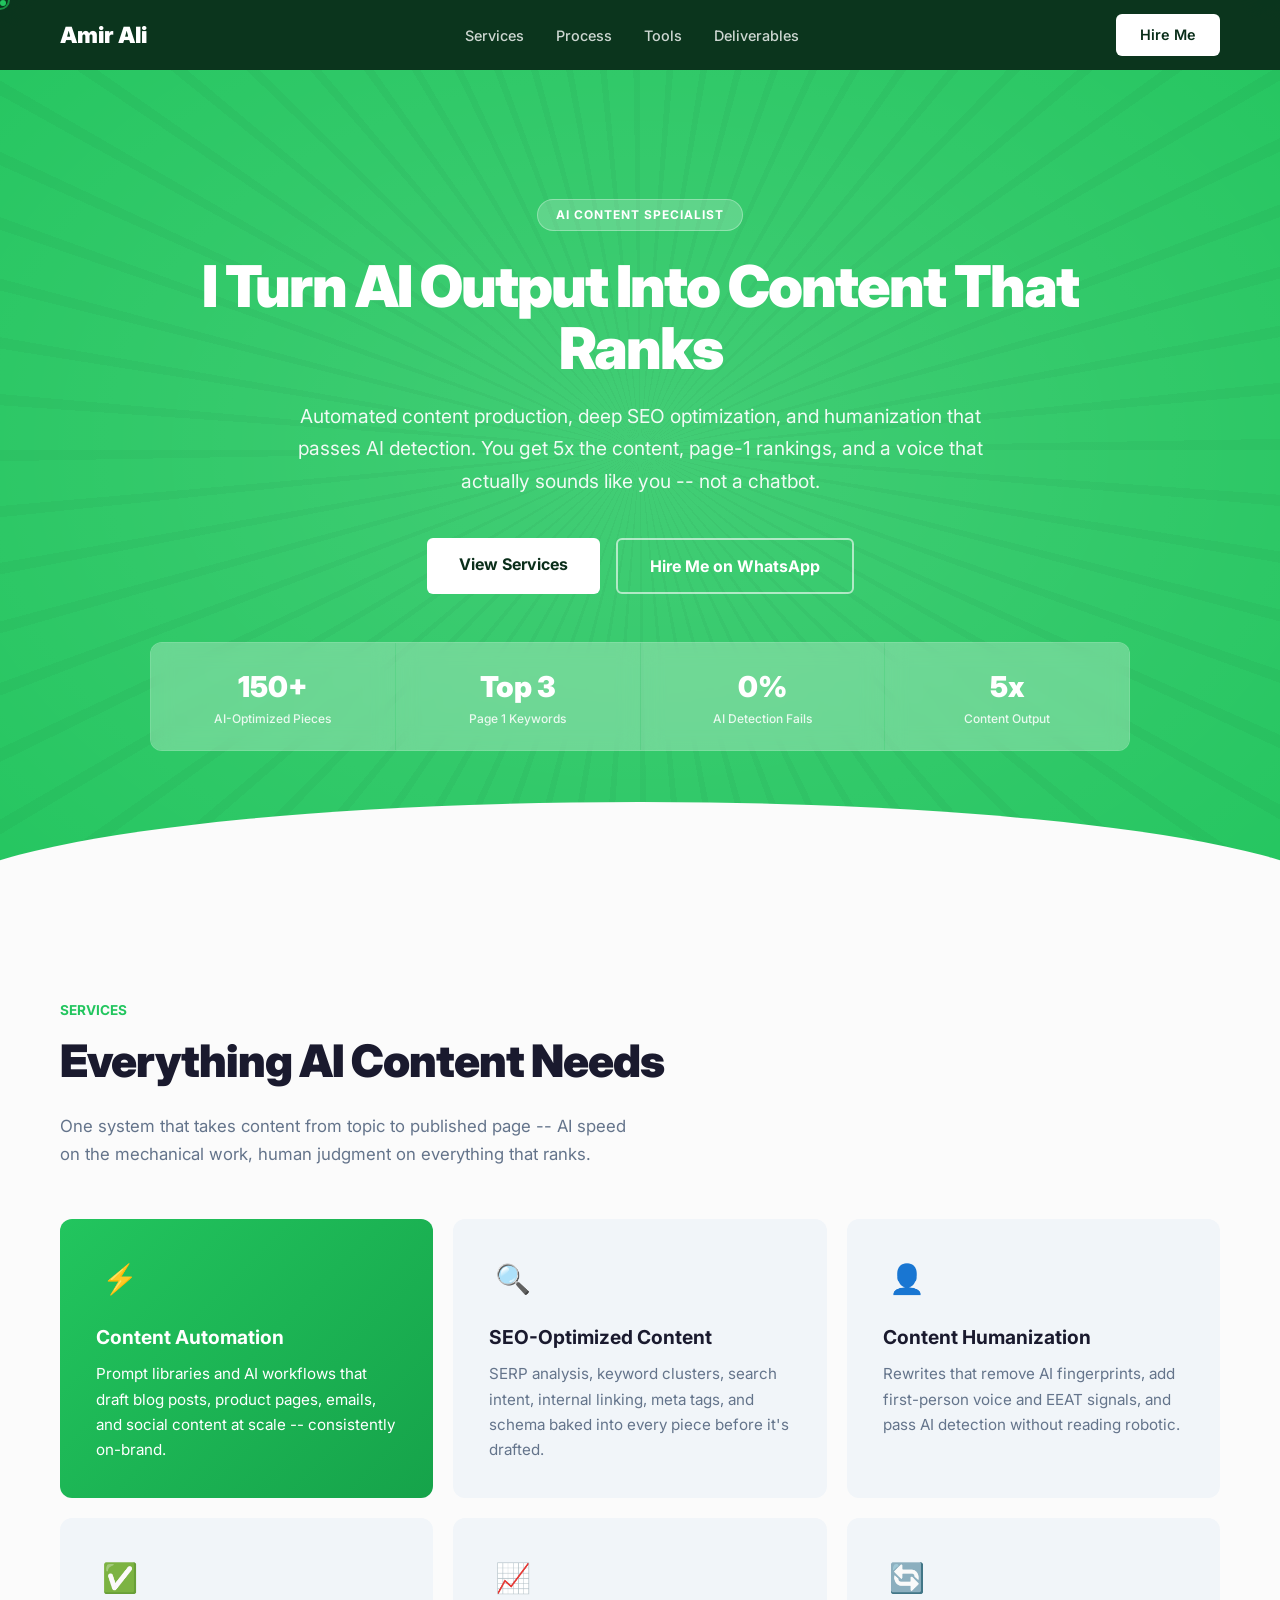
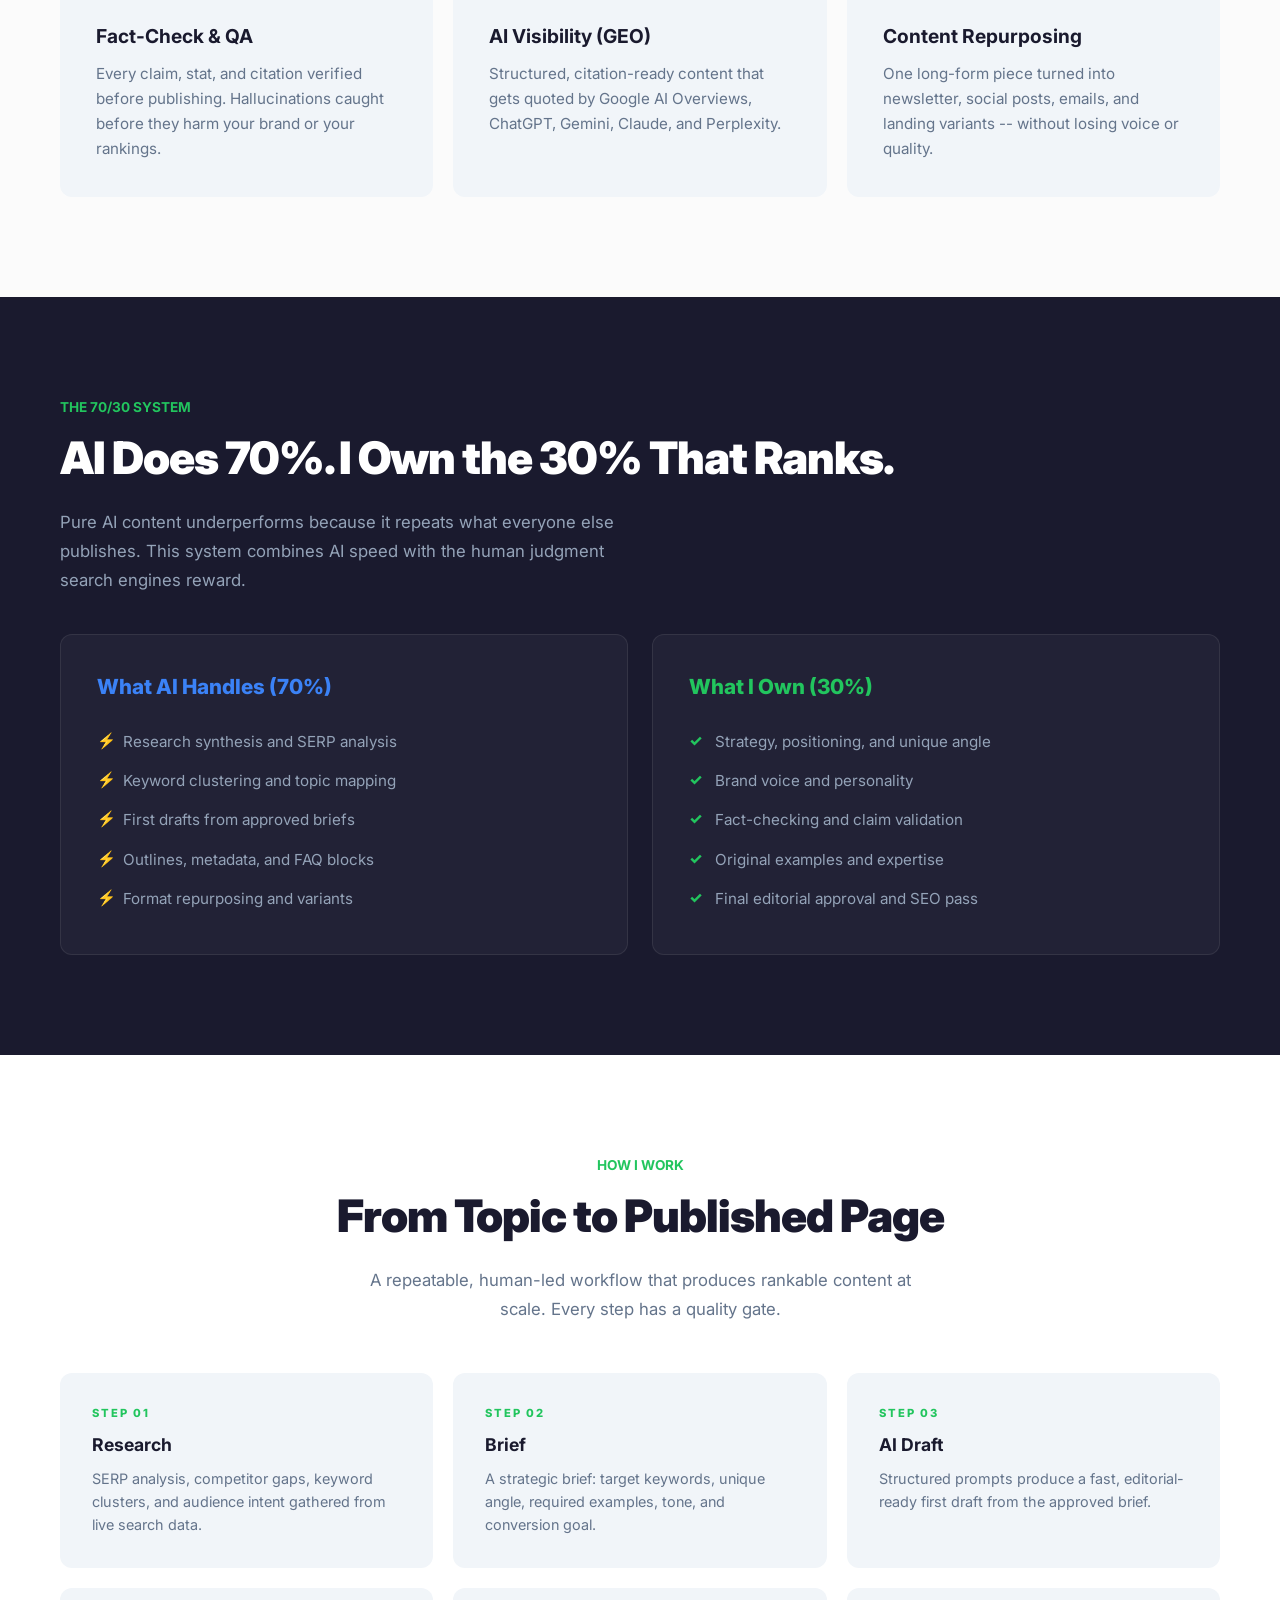
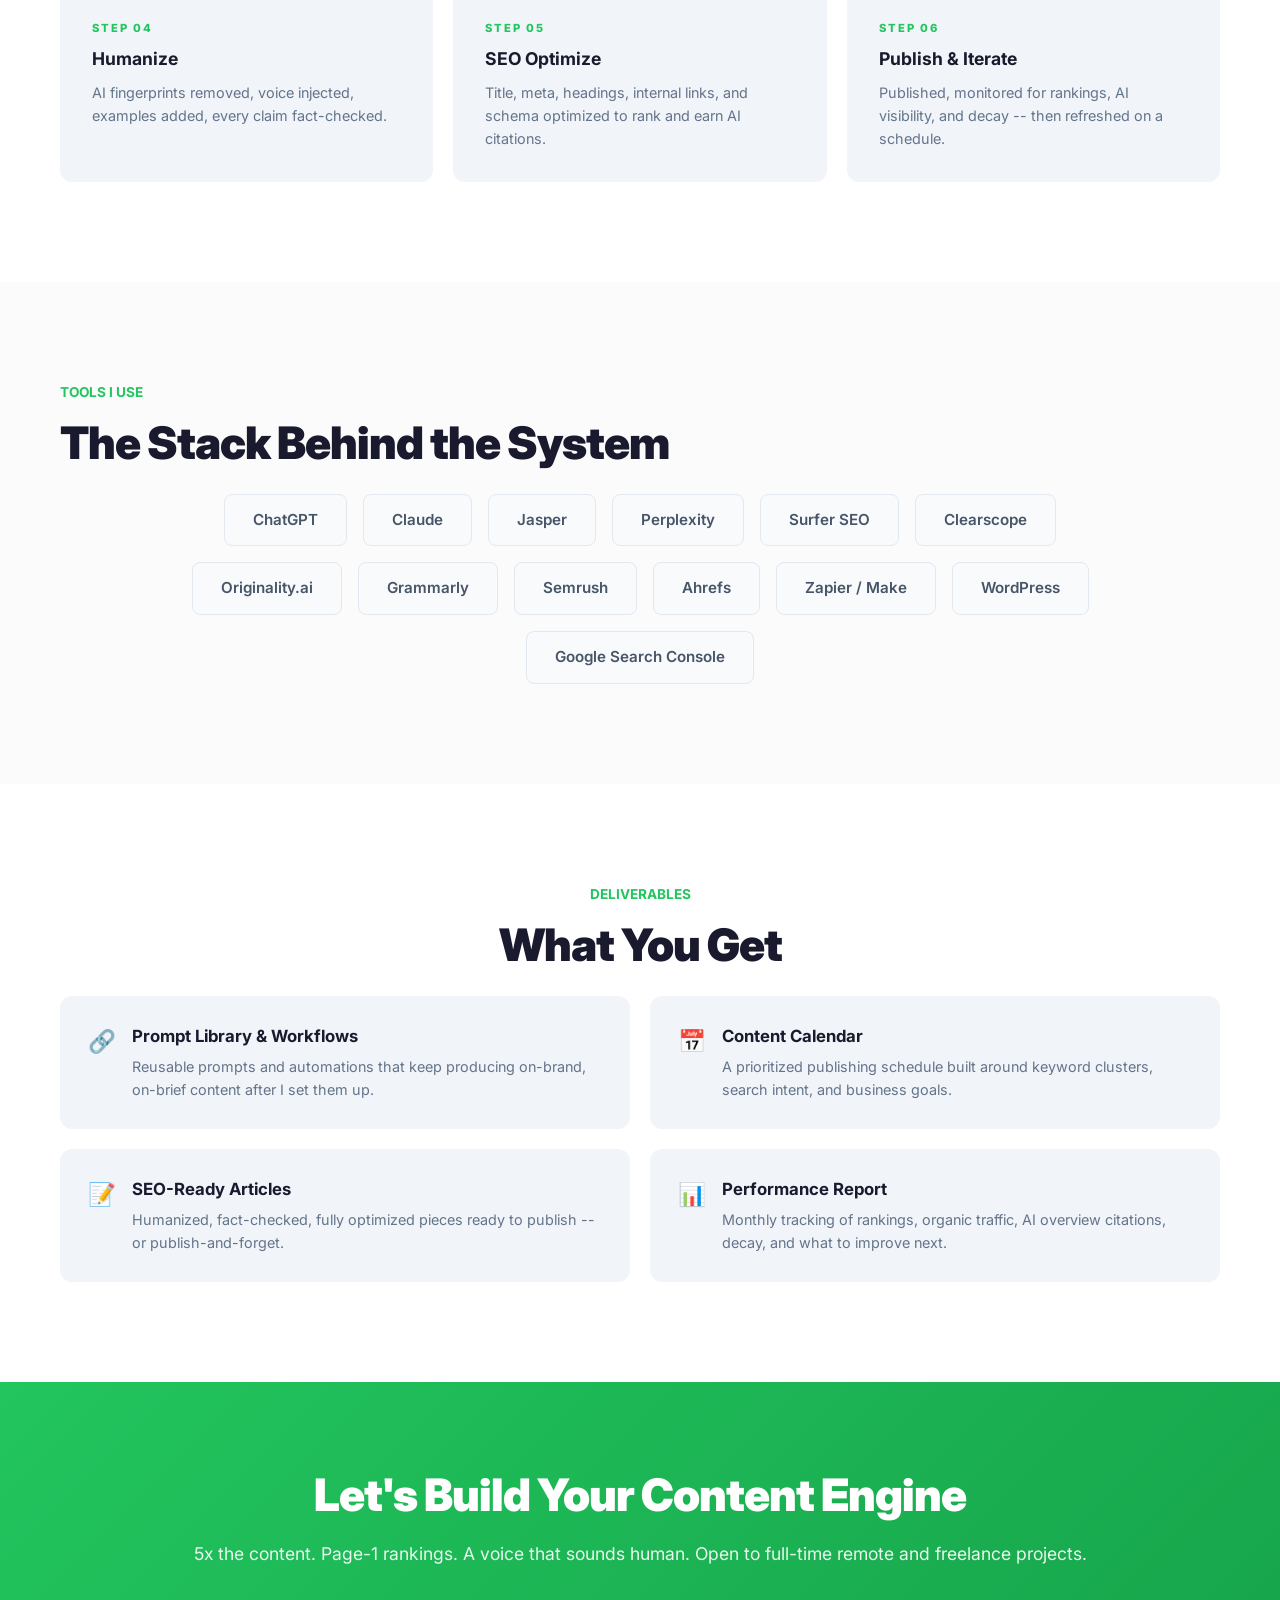
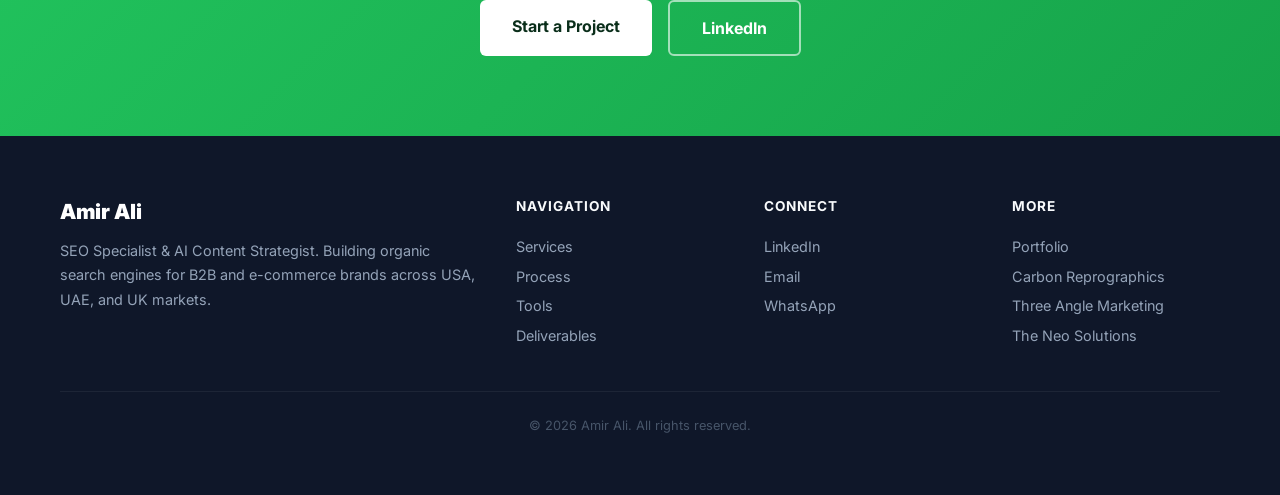
==== ai-content-specialist.html @ f0f51555 "Add AI Content Specialist page matching main design" ====
<!DOCTYPE html>
<html lang="en">
<head>
    <meta charset="UTF-8">
    <meta name="viewport" content="width=device-width, initial-scale=1.0">
    <meta name="description" content="AI Content Specialist: automate content production, optimize for SEO, humanize AI output, and get cited by Google AI Overviews, ChatGPT, and Perplexity.">
    <title>AI Content Specialist | Amir Ali</title>
    <link rel="preconnect" href="https://fonts.googleapis.com">
    <link href="https://fonts.googleapis.com/css2?family=Inter:wght@400;500;600;700;800;900&display=swap" rel="stylesheet">
    <style>
        * { margin: 0; padding: 0; box-sizing: border-box; -webkit-tap-highlight-color: transparent; }
        html { overflow-x: hidden; }
        body { font-family: 'Inter', sans-serif; background: #fbfbfb; color: #1a1a2e; overflow-x: hidden; line-height: 1.5; }
        img { max-width: 100%; height: auto; }

        .cursor { width: 20px; height: 20px; border: 2px solid #22c55e; border-radius: 50%; position: fixed; pointer-events: none; z-index: 9999; transition: transform 0.15s ease, background 0.15s ease; mix-blend-mode: difference; }
        .cursor.active { transform: scale(2.5); background: rgba(34, 197, 94, 0.1); }
        .cursor-dot { width: 6px; height: 6px; background: #22c55e; border-radius: 50%; position: fixed; pointer-events: none; z-index: 10000; }

        nav { position: fixed; top: 0; width: 100%; padding: 0 60px; display: flex; justify-content: space-between; align-items: center; z-index: 1000; background: rgba(10, 46, 26, 0.95); backdrop-filter: blur(20px); height: 70px; }
        .logo { font-size: 1.4rem; font-weight: 900; color: #fff; text-decoration: none; }
        .nav-links { display: flex; gap: 32px; list-style: none; }
        .nav-links a { color: rgba(255,255,255,0.8); text-decoration: none; font-size: 0.9rem; font-weight: 500; transition: color 0.3s; }
        .nav-links a:hover { color: #fff; }
        .nav-links a.active { color: #22c55e; }
        .hire-btn { background: #fff; color: #0a2e1a; border: none; padding: 10px 24px; border-radius: 6px; font-weight: 600; cursor: none; text-decoration: none; font-size: 0.9rem; transition: transform 0.3s, box-shadow 0.3s; }
        .hire-btn:hover { transform: translateY(-2px); box-shadow: 0 10px 30px rgba(0,0,0,0.2); }

        /* HERO */
        .hero { position: relative; min-height: 100vh; display: flex; align-items: center; z-index: 2; background: #22c55e; overflow: hidden; }
        .hero::before { content: ''; position: absolute; top: 50%; left: 50%; width: 180%; height: 180%; transform: translate(-50%, -50%); background: radial-gradient(ellipse at center, rgba(255,255,255,0.15) 0%, transparent 60%); pointer-events: none; }
        .hero::after { content: ''; position: absolute; bottom: -2px; left: 0; width: 100%; height: 100px; background: #fbfbfb; clip-path: ellipse(55% 100% at 50% 100%); z-index: 5; }
        .hero-rays { position: absolute; top: 50%; left: 50%; width: 200%; height: 200%; transform: translate(-50%, -50%); pointer-events: none; background: repeating-conic-gradient(from 0deg, transparent 0deg, transparent 4deg, rgba(0,0,0,0.03) 4deg, rgba(0,0,0,0.03) 5deg); z-index: 1; }
        .hero-content { position: relative; z-index: 3; max-width: 1100px; margin: 0 auto; padding: 140px 60px 90px; text-align: center; width: 100%; }
        .hero-tag { display: inline-block; background: rgba(255,255,255,0.2); border: 1px solid rgba(255,255,255,0.3); color: #fff; padding: 6px 18px; border-radius: 50px; font-size: 0.75rem; font-weight: 700; letter-spacing: 1px; text-transform: uppercase; margin-bottom: 24px; }
        .hero h1 { font-size: 3.6rem; font-weight: 900; line-height: 1.08; margin-bottom: 20px; letter-spacing: -2px; color: #fff; }
        .hero p { font-size: 1.2rem; margin-bottom: 40px; opacity: 0.92; line-height: 1.7; color: #fff; max-width: 700px; margin-left: auto; margin-right: auto; }
        .hero-buttons { display: flex; gap: 16px; justify-content: center; flex-wrap: wrap; }
        .btn-white { background: #fff; color: #0a2e1a; border: none; padding: 14px 32px; border-radius: 6px; font-weight: 700; font-size: 1rem; cursor: none; text-decoration: none; transition: transform 0.3s, box-shadow 0.3s; }
        .btn-white:hover { transform: translateY(-2px); box-shadow: 0 12px 32px rgba(0,0,0,0.2); }
        .btn-outline-white { background: transparent; color: #fff; border: 2px solid rgba(255,255,255,0.6); padding: 14px 32px; border-radius: 6px; font-weight: 700; font-size: 1rem; cursor: none; text-decoration: none; transition: background 0.3s; }
        .btn-outline-white:hover { background: rgba(255,255,255,0.15); }

        .stats-bar { display: grid; grid-template-columns: repeat(4, 1fr); gap: 1px; background: rgba(255,255,255,0.2); border-radius: 12px; overflow: hidden; margin-top: 48px; border: 1px solid rgba(255,255,255,0.2); text-align: center; }
        .stat-item { padding: 22px 16px; background: rgba(255,255,255,0.1); backdrop-filter: blur(10px); }
        .stat-number { font-size: 1.8rem; font-weight: 900; color: #fff; margin-bottom: 2px; }
        .stat-label { font-size: 0.75rem; color: rgba(255,255,255,0.85); font-weight: 500; }

        /* SHARED */
        .section-inner { max-width: 1200px; margin: 0 auto; }
        .section-label { font-size: 0.85rem; font-weight: 700; color: #22c55e; margin-bottom: 8px; }
        .section-title { font-size: 2.8rem; font-weight: 900; letter-spacing: -1px; margin-bottom: 16px; }
        .section-desc { font-size: 1.05rem; max-width: 580px; line-height: 1.7; margin-bottom: 50px; }

        .section-light { background: #fbfbfb; padding: 100px 60px; }
        .section-light .section-title { color: #1a1a2e; }
        .section-light .section-desc { color: #64748b; }

        .section-dark { background: #1a1a2e; color: #f8fafc; padding: 100px 60px; }
        .section-dark .section-title { color: #fff; }
        .section-dark .section-desc { color: #94a3b8; }

        .section-white { background: #fff; padding: 100px 60px; text-align: center; }
        .section-white .section-title { color: #1a1a2e; }
        .section-white .section-desc { color: #64748b; margin-left: auto; margin-right: auto; }

        /* SERVICES - Mint Card Grid */
        .features-grid { display: grid; grid-template-columns: 1fr 1fr 1fr; gap: 20px; }
        .feature-card { background: #f1f5f9; border-radius: 12px; padding: 36px; transition: transform 0.3s, box-shadow 0.3s; min-height: 220px; }
        .feature-card:hover { transform: translateY(-4px); box-shadow: 0 12px 40px rgba(0,0,0,0.08); }
        .feature-card.featured { background: linear-gradient(135deg, #22c55e, #16a34a); color: #fff; }
        .feature-icon { width: 48px; height: 48px; margin-bottom: 20px; display: flex; align-items: center; justify-content: center; font-size: 1.8rem; }
        .feature-card h3 { font-size: 1.2rem; font-weight: 700; margin-bottom: 10px; }
        .feature-card p { font-size: 0.95rem; line-height: 1.65; }
        .feature-card:not(.featured) p { color: #64748b; }

        /* 70/30 SPLIT - Dark */
        .split-grid { display: grid; grid-template-columns: 1fr 1fr; gap: 24px; }
        .split-card { background: rgba(255,255,255,0.04); border: 1px solid rgba(255,255,255,0.08); border-radius: 12px; padding: 36px; }
        .split-card h3 { font-size: 1.3rem; font-weight: 800; color: #fff; margin-bottom: 20px; }
        .split-card h3 span { color: #22c55e; }
        .split-list { list-style: none; }
        .split-list li { font-size: 0.95rem; color: #94a3b8; line-height: 1.65; padding: 7px 0 7px 26px; position: relative; }
        .split-list li::before { content: '✓'; position: absolute; left: 0; top: 6px; color: #22c55e; font-weight: 800; }
        .split-ai li::before { content: '⚡'; color: #3b82f6; }
        .split-ai h3 span { color: #3b82f6; }

        /* PROCESS */
        .ai-process-grid { display: grid; grid-template-columns: repeat(3, 1fr); gap: 20px; }
        .ai-process-card { background: #f1f5f9; border-radius: 12px; padding: 32px; text-align: left; transition: transform 0.3s, box-shadow 0.3s; }
        .ai-process-card:hover { transform: translateY(-4px); box-shadow: 0 12px 32px rgba(0,0,0,0.08); }
        .step-num { font-size: 0.7rem; font-weight: 800; color: #22c55e; letter-spacing: 2px; text-transform: uppercase; margin-bottom: 10px; }
        .ai-process-card h3 { font-size: 1.1rem; font-weight: 700; margin-bottom: 8px; color: #1a1a2e; }
        .ai-process-card p { font-size: 0.9rem; color: #64748b; line-height: 1.6; }

        /* TOOLS */
        .tools-grid { display: flex; flex-wrap: wrap; justify-content: center; gap: 16px; max-width: 900px; margin: 0 auto; }
        .tool-chip { background: #f8fafc; border: 1px solid #e2e8f0; padding: 14px 28px; border-radius: 8px; font-weight: 600; font-size: 0.95rem; color: #475569; transition: all 0.3s; }
        .tool-chip:hover { background: #f0fdf4; border-color: #22c55e; color: #22c55e; transform: translateY(-2px); box-shadow: 0 4px 12px rgba(34, 197, 94, 0.1); }

        /* DELIVERABLES */
        .deliv-grid { display: grid; grid-template-columns: repeat(2, 1fr); gap: 20px; text-align: left; }
        .deliv-card { background: #f1f5f9; border-radius: 12px; padding: 28px; display: flex; gap: 16px; align-items: flex-start; }
        .deliv-icon { font-size: 1.4rem; }
        .deliv-card h3 { font-size: 1.05rem; font-weight: 700; margin-bottom: 6px; color: #1a1a2e; }
        .deliv-card p { font-size: 0.9rem; color: #64748b; line-height: 1.6; }

        /* CTA + FOOTER */
        .cta-band { background: linear-gradient(135deg, #22c55e, #16a34a); color: #fff; padding: 80px 60px; text-align: center; }
        .cta-band h2 { font-size: 2.8rem; font-weight: 900; letter-spacing: -1px; margin-bottom: 12px; }
        .cta-band p { font-size: 1.1rem; margin-bottom: 32px; opacity: 0.9; }
        .cta-buttons { display: flex; gap: 16px; justify-content: center; flex-wrap: wrap; }

        footer { background: #0f1729; color: #94a3b8; padding: 60px; }
        .footer-inner { max-width: 1200px; margin: 0 auto; display: grid; grid-template-columns: 2fr 1fr 1fr 1fr; gap: 40px; }
        .footer-brand p { font-size: 0.9rem; line-height: 1.7; margin-top: 12px; }
        .footer-col h6 { font-size: 0.85rem; font-weight: 700; color: #f8fafc; margin-bottom: 16px; text-transform: uppercase; letter-spacing: 1px; }
        .footer-col a { display: block; color: #94a3b8; text-decoration: none; font-size: 0.9rem; padding: 4px 0; transition: color 0.3s; }
        .footer-col a:hover { color: #22c55e; }
        .footer-bottom { border-top: 1px solid rgba(255,255,255,0.06); margin-top: 40px; padding-top: 24px; text-align: center; font-size: 0.8rem; color: #475569; max-width: 1200px; margin-left: auto; margin-right: auto; }

        /* TABLET */
        @media (max-width: 1024px) {
            .hero h1 { font-size: 3rem; }
            .features-grid { grid-template-columns: repeat(2, 1fr); }
            .ai-process-grid { grid-template-columns: repeat(2, 1fr); }
            .section-light, .section-dark, .section-white, .cta-band { padding-left: 40px; padding-right: 40px; }
        }

        /* MOBILE */
        @media (max-width: 768px) {
            nav { padding: 0 20px; height: 60px; }
            .logo { font-size: 1.1rem; }
            .nav-links { display: none; }
            .hire-btn { padding: 8px 18px; font-size: 0.8rem; }

            .hero { min-height: auto; }
            .hero-content { padding: 110px 24px 50px; }
            .hero h1 { font-size: 2.1rem; line-height: 1.15; letter-spacing: -1px; }
            .hero p { font-size: 1.02rem; margin-bottom: 28px; }
            .hero::after { height: 60px; }
            .hero-rays { width: 300%; height: 300%; }
            .hero-buttons { flex-direction: column; align-items: center; }
            .btn-white, .btn-outline-white { width: 100%; max-width: 320px; text-align: center; }

            .stats-bar { grid-template-columns: repeat(2, 1fr); margin-top: 36px; }
            .stat-item { padding: 16px 12px; }
            .stat-number { font-size: 1.4rem; }
            .stat-label { font-size: 0.68rem; }

            .section-light, .section-dark, .section-white { padding: 60px 24px; }
            .section-title { font-size: 1.9rem; }
            .section-desc { font-size: 0.98rem; margin-bottom: 36px; }

            .features-grid, .ai-process-grid, .split-grid, .deliv-grid { grid-template-columns: 1fr; }
            .feature-card { padding: 28px; min-height: 0; }
            .split-card { padding: 28px; }

            .tool-chip { padding: 10px 18px; font-size: 0.85rem; }

            .cta-band { padding: 50px 24px; }
            .cta-band h2 { font-size: 1.9rem; }
            .cta-band p { font-size: 1rem; }
            .cta-buttons { flex-direction: column; align-items: center; }
            .cta-buttons .btn-white, .cta-buttons .btn-outline-white { width: 100%; max-width: 320px; text-align: center; }

            .footer-inner { grid-template-columns: 1fr; gap: 32px; }
            footer { padding: 40px 24px; }
            .footer-bottom { font-size: 0.75rem; }
            .cursor, .cursor-dot { display: none; }
            * { cursor: auto; }
        }

        /* SMALL PHONES */
        @media (max-width: 420px) {
            .hero h1 { font-size: 1.8rem; }
            .section-title { font-size: 1.6rem; }
            .stats-bar { grid-template-columns: repeat(2, 1fr); }
        }
    </style>
</head>
<body>

    <div class="cursor" id="cursor"></div>
    <div class="cursor-dot" id="cursor-dot"></div>

    <nav>
        <a href="index.html" class="logo">Amir Ali</a>
        <ul class="nav-links">
            <li><a href="#services">Services</a></li>
            <li><a href="#process">Process</a></li>
            <li><a href="#tools">Tools</a></li>
            <li><a href="#deliverables">Deliverables</a></li>
        </ul>
        <a href="https://wa.link/6gski2" class="hire-btn" target="_blank">Hire Me</a>
    </nav>

    <!-- HERO -->
    <section class="hero">
        <div class="hero-rays"></div>
        <div class="hero-content">
            <div class="hero-tag">AI CONTENT SPECIALIST</div>
            <h1>I Turn AI Output Into Content That Ranks</h1>
            <p>Automated content production, deep SEO optimization, and humanization that passes AI detection. You get 5x the content, page-1 rankings, and a voice that actually sounds like you -- not a chatbot.</p>
            <div class="hero-buttons">
                <a href="#services" class="btn-white">View Services</a>
                <a href="https://wa.link/6gski2" class="btn-outline-white" target="_blank">Hire Me on WhatsApp</a>
            </div>
            <div class="stats-bar">
                <div class="stat-item"><div class="stat-number">150+</div><div class="stat-label">AI-Optimized Pieces</div></div>
                <div class="stat-item"><div class="stat-number">Top 3</div><div class="stat-label">Page 1 Keywords</div></div>
                <div class="stat-item"><div class="stat-number">0%</div><div class="stat-label">AI Detection Fails</div></div>
                <div class="stat-item"><div class="stat-number">5x</div><div class="stat-label">Content Output</div></div>
            </div>
        </div>
    </section>

    <!-- SERVICES - Light -->
    <section class="section-light" id="services">
        <div class="section-inner">
            <div class="section-label">SERVICES</div>
            <div class="section-title">Everything AI Content Needs</div>
            <p class="section-desc">One system that takes content from topic to published page -- AI speed on the mechanical work, human judgment on everything that ranks.</p>
            <div class="features-grid">
                <div class="feature-card featured">
                    <div class="feature-icon">&#9889;</div>
                    <h3>Content Automation</h3>
                    <p>Prompt libraries and AI workflows that draft blog posts, product pages, emails, and social content at scale -- consistently on-brand.</p>
                </div>
                <div class="feature-card">
                    <div class="feature-icon">&#128269;</div>
                    <h3>SEO-Optimized Content</h3>
                    <p>SERP analysis, keyword clusters, search intent, internal linking, meta tags, and schema baked into every piece before it's drafted.</p>
                </div>
                <div class="feature-card">
                    <div class="feature-icon">&#128100;</div>
                    <h3>Content Humanization</h3>
                    <p>Rewrites that remove AI fingerprints, add first-person voice and EEAT signals, and pass AI detection without reading robotic.</p>
                </div>
                <div class="feature-card">
                    <div class="feature-icon">&#9989;</div>
                    <h3>Fact-Check &amp; QA</h3>
                    <p>Every claim, stat, and citation verified before publishing. Hallucinations caught before they harm your brand or your rankings.</p>
                </div>
                <div class="feature-card">
                    <div class="feature-icon">&#128200;</div>
                    <h3>AI Visibility (GEO)</h3>
                    <p>Structured, citation-ready content that gets quoted by Google AI Overviews, ChatGPT, Gemini, Claude, and Perplexity.</p>
                </div>
                <div class="feature-card">
                    <div class="feature-icon">&#128260;</div>
                    <h3>Content Repurposing</h3>
                    <p>One long-form piece turned into newsletter, social posts, emails, and landing variants -- without losing voice or quality.</p>
                </div>
            </div>
        </div>
    </section>

    <!-- 70/30 SYSTEM - Dark -->
    <section class="section-dark" id="system">
        <div class="section-inner">
            <div class="section-label">THE 70/30 SYSTEM</div>
            <div class="section-title">AI Does 70%. I Own the 30% That Ranks.</div>
            <p class="section-desc" style="margin-bottom: 40px;">Pure AI content underperforms because it repeats what everyone else publishes. This system combines AI speed with the human judgment search engines reward.</p>
            <div class="split-grid">
                <div class="split-card split-ai">
                    <h3><span>What AI Handles (70%)</span></h3>
                    <ul class="split-list">
                        <li>Research synthesis and SERP analysis</li>
                        <li>Keyword clustering and topic mapping</li>
                        <li>First drafts from approved briefs</li>
                        <li>Outlines, metadata, and FAQ blocks</li>
                        <li>Format repurposing and variants</li>
                    </ul>
                </div>
                <div class="split-card">
                    <h3><span>What I Own (30%)</span></h3>
                    <ul class="split-list">
                        <li>Strategy, positioning, and unique angle</li>
                        <li>Brand voice and personality</li>
                        <li>Fact-checking and claim validation</li>
                        <li>Original examples and expertise</li>
                        <li>Final editorial approval and SEO pass</li>
                    </ul>
                </div>
            </div>
        </div>
    </section>

    <!-- PROCESS - White -->
    <section class="section-white" id="process">
        <div class="section-inner">
            <div class="section-label">HOW I WORK</div>
            <div class="section-title">From Topic to Published Page</div>
            <p class="section-desc">A repeatable, human-led workflow that produces rankable content at scale. Every step has a quality gate.</p>
            <div class="ai-process-grid">
                <div class="ai-process-card"><div class="step-num">Step 01</div><h3>Research</h3><p>SERP analysis, competitor gaps, keyword clusters, and audience intent gathered from live search data.</p></div>
                <div class="ai-process-card"><div class="step-num">Step 02</div><h3>Brief</h3><p>A strategic brief: target keywords, unique angle, required examples, tone, and conversion goal.</p></div>
                <div class="ai-process-card"><div class="step-num">Step 03</div><h3>AI Draft</h3><p>Structured prompts produce a fast, editorial-ready first draft from the approved brief.</p></div>
                <div class="ai-process-card"><div class="step-num">Step 04</div><h3>Humanize</h3><p>AI fingerprints removed, voice injected, examples added, every claim fact-checked.</p></div>
                <div class="ai-process-card"><div class="step-num">Step 05</div><h3>SEO Optimize</h3><p>Title, meta, headings, internal links, and schema optimized to rank and earn AI citations.</p></div>
                <div class="ai-process-card"><div class="step-num">Step 06</div><h3>Publish &amp; Iterate</h3><p>Published, monitored for rankings, AI visibility, and decay -- then refreshed on a schedule.</p></div>
            </div>
        </div>
    </section>

    <!-- TOOLS - Light -->
    <section class="section-light" id="tools">
        <div class="section-inner">
            <div class="section-label">TOOLS I USE</div>
            <div class="section-title">The Stack Behind the System</div>
            <div class="tools-grid">
                <div class="tool-chip">ChatGPT</div>
                <div class="tool-chip">Claude</div>
                <div class="tool-chip">Jasper</div>
                <div class="tool-chip">Perplexity</div>
                <div class="tool-chip">Surfer SEO</div>
                <div class="tool-chip">Clearscope</div>
                <div class="tool-chip">Originality.ai</div>
                <div class="tool-chip">Grammarly</div>
                <div class="tool-chip">Semrush</div>
                <div class="tool-chip">Ahrefs</div>
                <div class="tool-chip">Zapier / Make</div>
                <div class="tool-chip">WordPress</div>
                <div class="tool-chip">Google Search Console</div>
            </div>
        </div>
    </section>

    <!-- DELIVERABLES - White -->
    <section class="section-white" id="deliverables">
        <div class="section-inner">
            <div class="section-label">DELIVERABLES</div>
            <div class="section-title">What You Get</div>
            <div class="deliv-grid">
                <div class="deliv-card"><div class="deliv-icon">&#128279;</div><div><h3>Prompt Library &amp; Workflows</h3><p>Reusable prompts and automations that keep producing on-brand, on-brief content after I set them up.</p></div></div>
                <div class="deliv-card"><div class="deliv-icon">&#128197;</div><div><h3>Content Calendar</h3><p>A prioritized publishing schedule built around keyword clusters, search intent, and business goals.</p></div></div>
                <div class="deliv-card"><div class="deliv-icon">&#128221;</div><div><h3>SEO-Ready Articles</h3><p>Humanized, fact-checked, fully optimized pieces ready to publish -- or publish-and-forget.</p></div></div>
                <div class="deliv-card"><div class="deliv-icon">&#128202;</div><div><h3>Performance Report</h3><p>Monthly tracking of rankings, organic traffic, AI overview citations, decay, and what to improve next.</p></div></div>
            </div>
        </div>
    </section>

    <!-- CTA -->
    <section class="cta-band">
        <h2>Let's Build Your Content Engine</h2>
        <p>5x the content. Page-1 rankings. A voice that sounds human. Open to full-time remote and freelance projects.</p>
        <div class="cta-buttons">
            <a href="https://wa.link/6gski2" class="btn-white" target="_blank">Start a Project</a>
            <a href="https://www.linkedin.com/in/amir-ali-23a3b1204" class="btn-outline-white" target="_blank">LinkedIn</a>
        </div>
    </section>

    <footer>
        <div class="footer-inner">
            <div class="footer-brand">
                <a href="index.html" class="logo" style="font-size: 1.3rem;">Amir Ali</a>
                <p>SEO Specialist &amp; AI Content Strategist. Building organic search engines for B2B and e-commerce brands across USA, UAE, and UK markets.</p>
            </div>
            <div class="footer-col">
                <h6>Navigation</h6>
                <a href="#services">Services</a>
                <a href="#process">Process</a>
                <a href="#tools">Tools</a>
                <a href="#deliverables">Deliverables</a>
            </div>
            <div class="footer-col">
                <h6>Connect</h6>
                <a href="https://www.linkedin.com/in/amir-ali-23a3b1204" target="_blank">LinkedIn</a>
                <a href="mailto:amirali115c@gmail.com">Email</a>
                <a href="https://wa.link/6gski2" target="_blank">WhatsApp</a>
            </div>
            <div class="footer-col">
                <h6>More</h6>
                <a href="index.html">Portfolio</a>
                <a href="case-studies/carbon-reprographics.html">Carbon Reprographics</a>
                <a href="case-studies/three-angle-marketing.html">Three Angle Marketing</a>
                <a href="case-studies/the-neo-solutions.html">The Neo Solutions</a>
            </div>
        </div>
        <div class="footer-bottom">&copy; 2026 Amir Ali. All rights reserved.</div>
    </footer>

    <script>
        const cursor = document.getElementById('cursor');
        const cursorDot = document.getElementById('cursor-dot');
        let mouseX = 0, mouseY = 0, cursorX = 0, cursorY = 0;
        document.addEventListener('mousemove', (e) => { mouseX = e.clientX; mouseY = e.clientY; cursorDot.style.left = mouseX - 3 + 'px'; cursorDot.style.top = mouseY - 3 + 'px'; });
        function animateCursor() { cursorX += (mouseX - cursorX) * 0.15; cursorY += (mouseY - cursorY) * 0.15; cursor.style.left = cursorX - 10 + 'px'; cursor.style.top = cursorY - 10 + 'px'; requestAnimationFrame(animateCursor); }
        animateCursor();
        document.querySelectorAll('a, button, .feature-card, .tool-chip, .ai-process-card, .deliv-card').forEach(el => {
            el.addEventListener('mouseenter', () => cursor.classList.add('active'));
            el.addEventListener('mouseleave', () => cursor.classList.remove('active'));
        });
    </script>
</body>
</html>
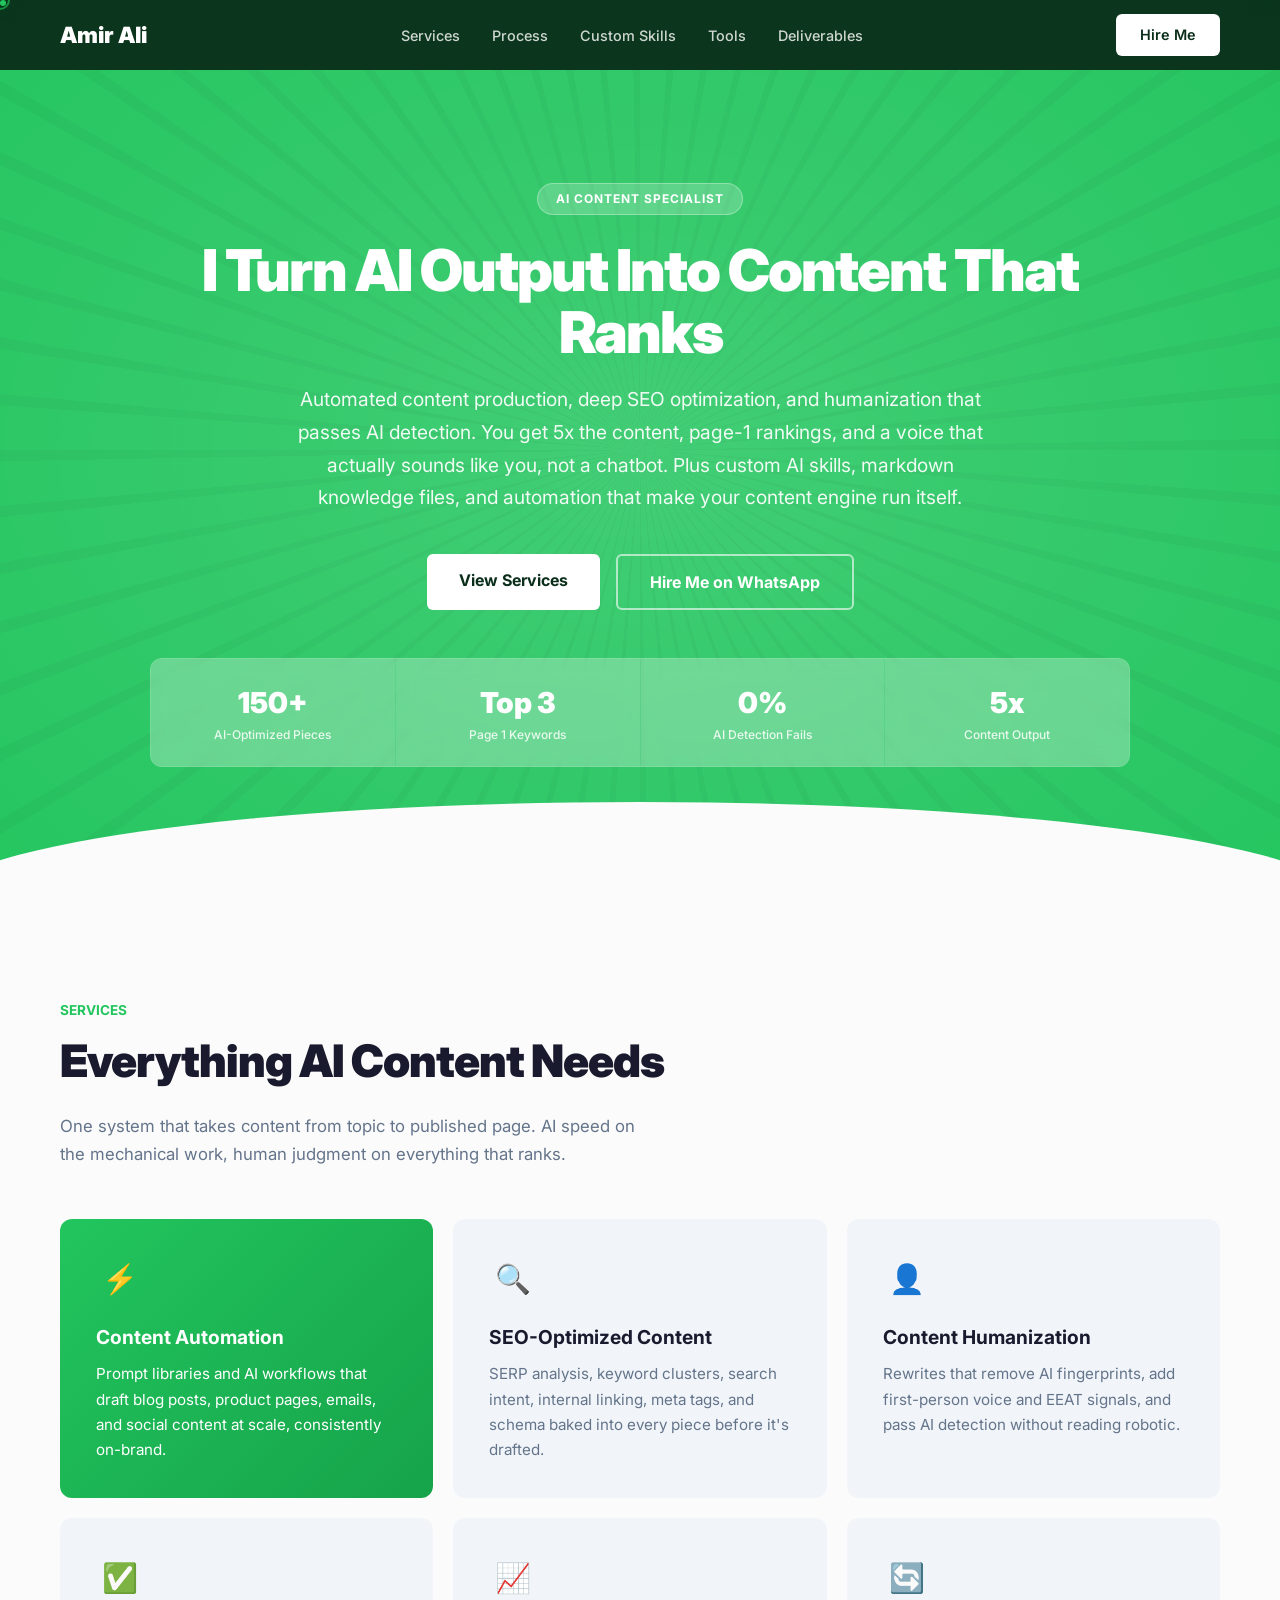
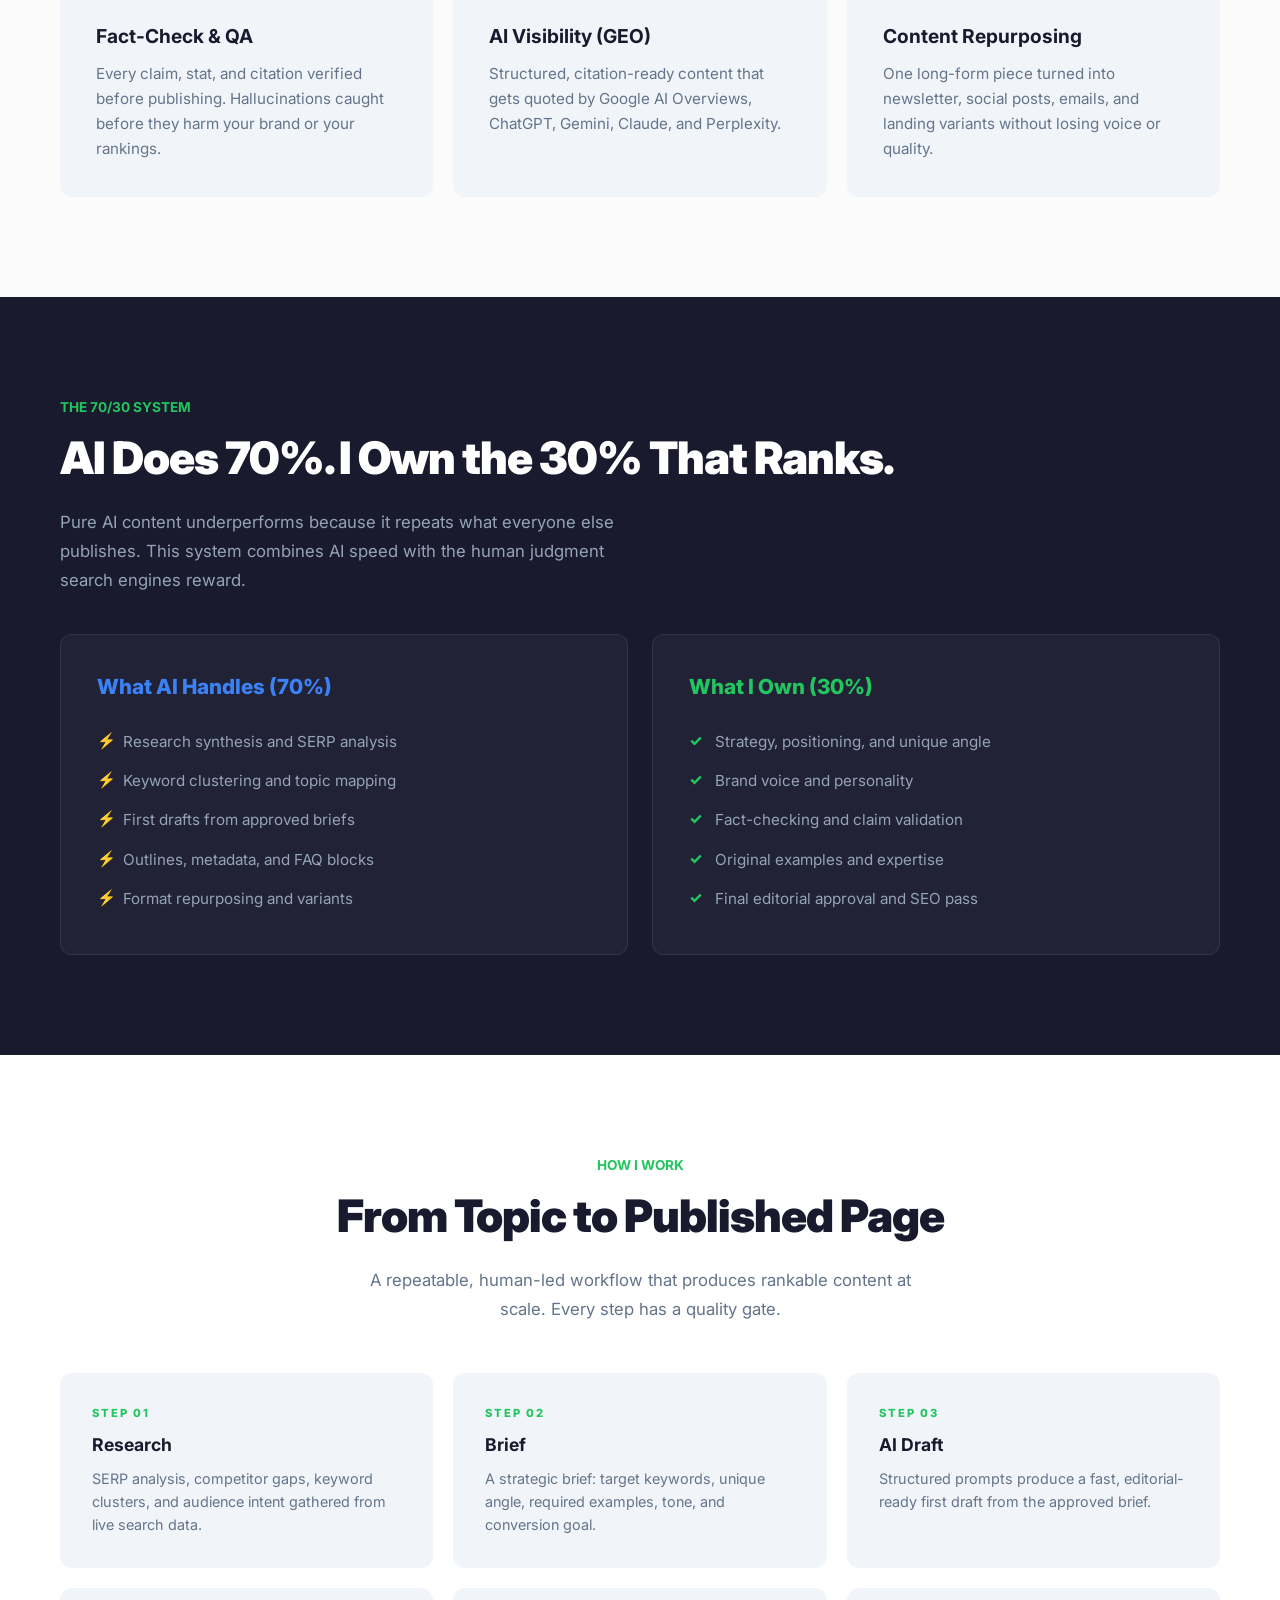
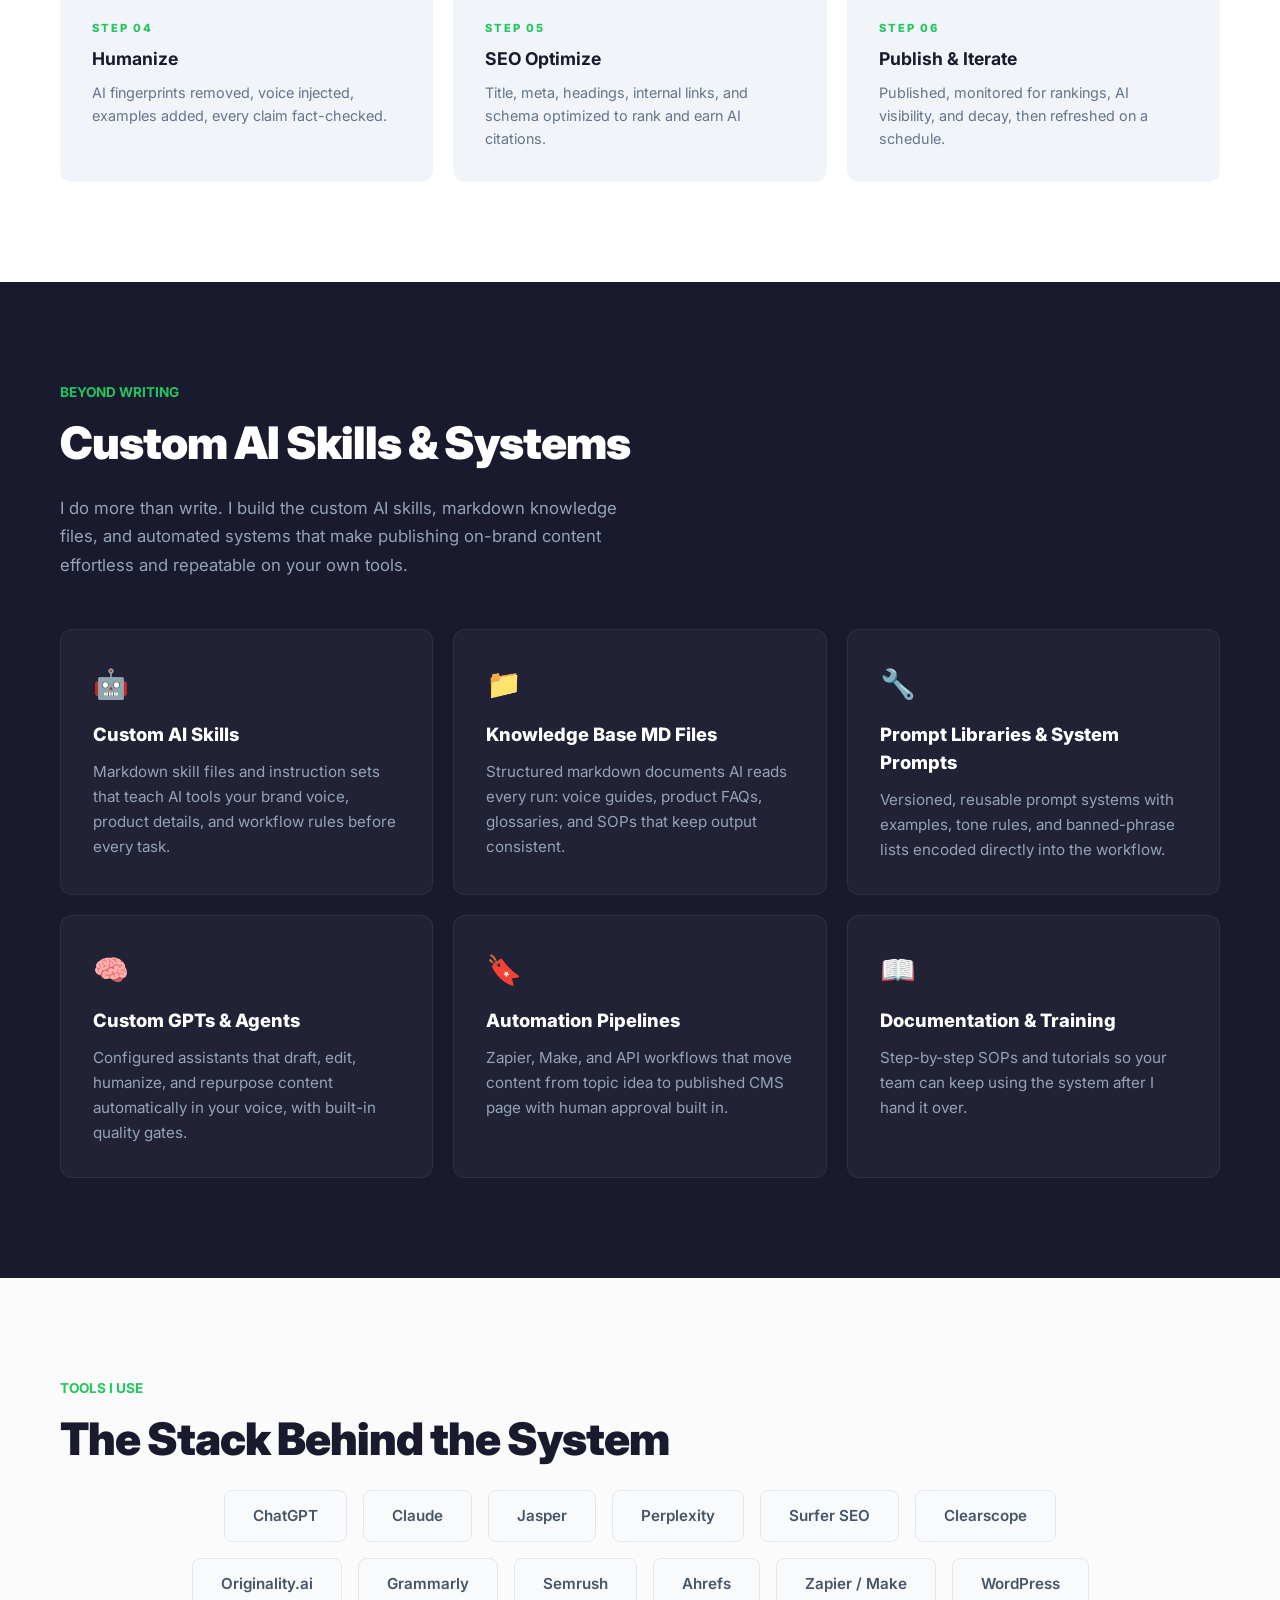
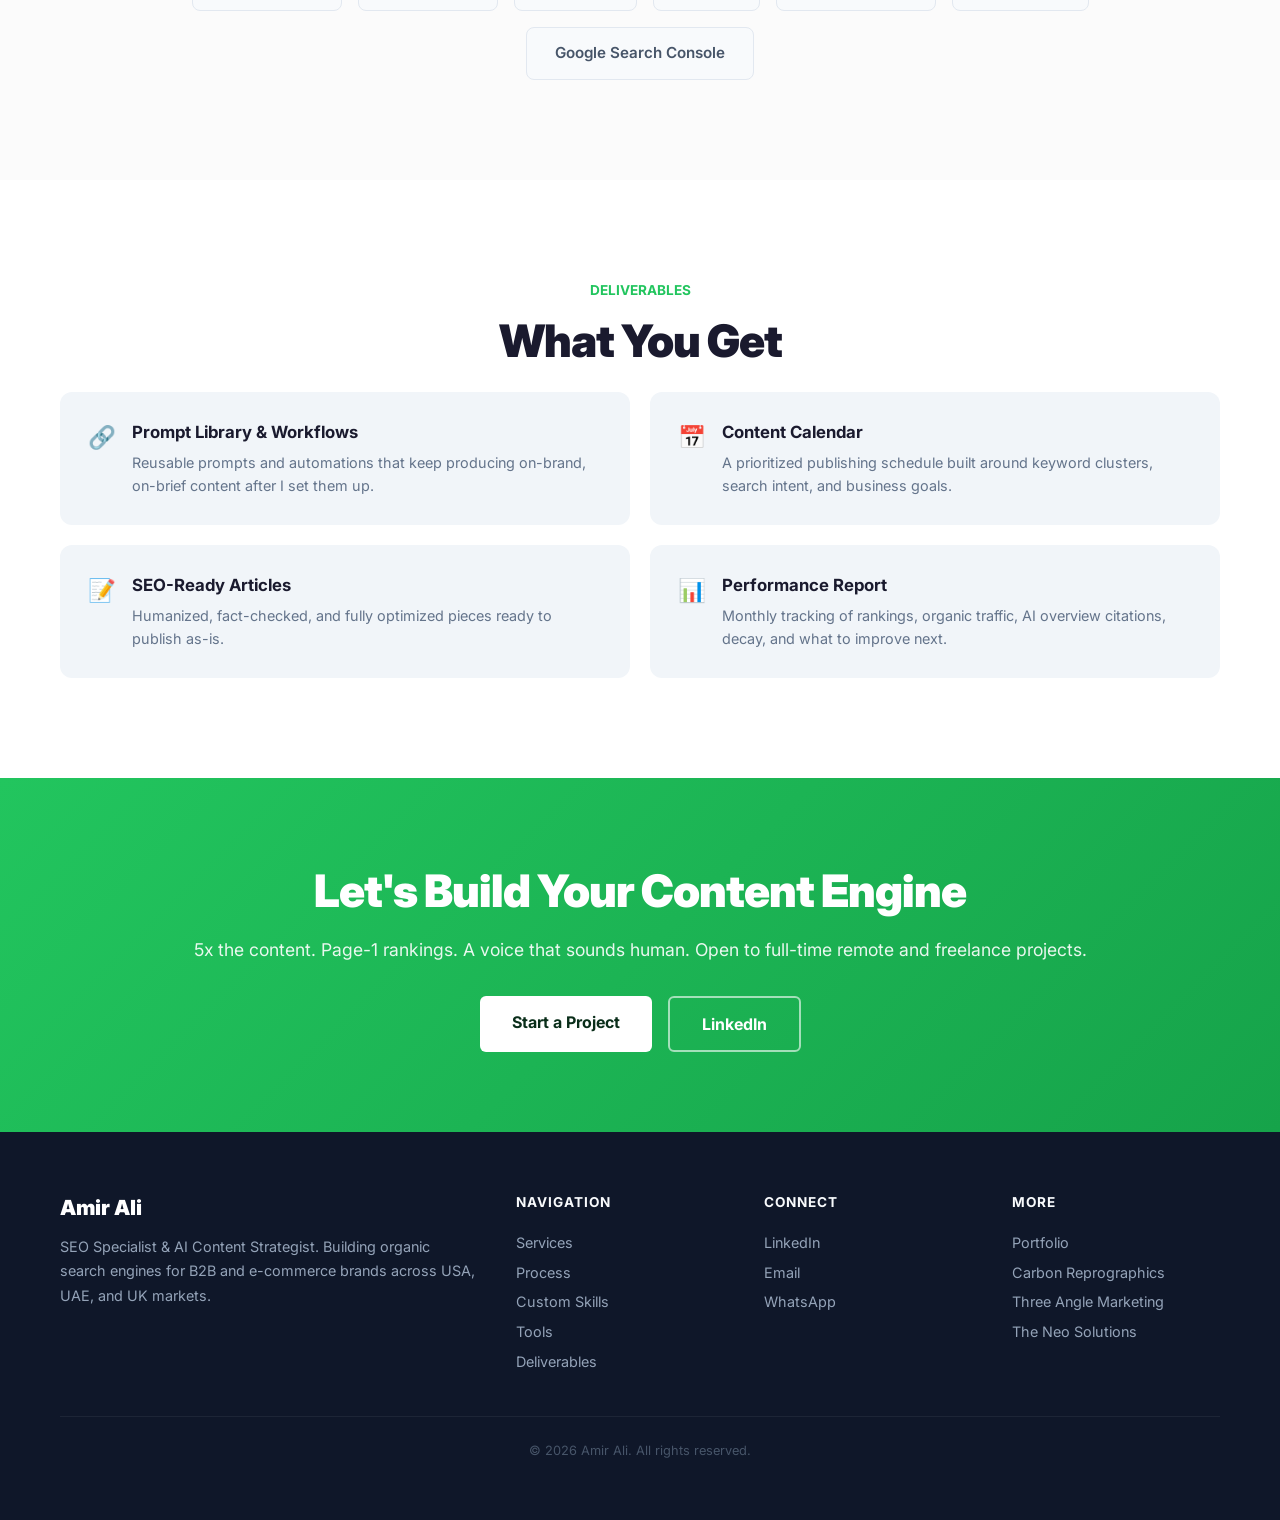
==== commit 90efad2c: "Add custom AI skills section, rename link, remove dashes" ====
--- a/ai-content-specialist.html
+++ b/ai-content-specialist.html
@@ -105,6 +105,14 @@
         .deliv-card h3 { font-size: 1.05rem; font-weight: 700; margin-bottom: 6px; color: #1a1a2e; }
         .deliv-card p { font-size: 0.9rem; color: #64748b; line-height: 1.6; }
 
+        /* CUSTOM AI SKILLS - Dark */
+        .ai-skill-grid { display: grid; grid-template-columns: repeat(3, 1fr); gap: 20px; }
+        .ai-skill-card { background: rgba(255,255,255,0.04); border: 1px solid rgba(255,255,255,0.06); border-radius: 12px; padding: 32px; transition: all 0.3s; }
+        .ai-skill-card:hover { background: rgba(255,255,255,0.08); border-color: rgba(34, 197, 94, 0.3); transform: translateY(-4px); }
+        .ai-skill-icon { font-size: 1.8rem; margin-bottom: 16px; }
+        .ai-skill-card h3 { font-size: 1.15rem; font-weight: 800; color: #fff; margin-bottom: 10px; }
+        .ai-skill-card p { font-size: 0.95rem; color: #94a3b8; line-height: 1.65; }
+
         /* CTA + FOOTER */
         .cta-band { background: linear-gradient(135deg, #22c55e, #16a34a); color: #fff; padding: 80px 60px; text-align: center; }
         .cta-band h2 { font-size: 2.8rem; font-weight: 900; letter-spacing: -1px; margin-bottom: 12px; }
@@ -124,6 +132,7 @@
             .hero h1 { font-size: 3rem; }
             .features-grid { grid-template-columns: repeat(2, 1fr); }
             .ai-process-grid { grid-template-columns: repeat(2, 1fr); }
+            .ai-skill-grid { grid-template-columns: repeat(2, 1fr); }
             .section-light, .section-dark, .section-white, .cta-band { padding-left: 40px; padding-right: 40px; }
         }
 
@@ -152,7 +161,7 @@
             .section-title { font-size: 1.9rem; }
             .section-desc { font-size: 0.98rem; margin-bottom: 36px; }
 
-            .features-grid, .ai-process-grid, .split-grid, .deliv-grid { grid-template-columns: 1fr; }
+            .features-grid, .ai-process-grid, .split-grid, .deliv-grid, .ai-skill-grid { grid-template-columns: 1fr; }
             .feature-card { padding: 28px; min-height: 0; }
             .split-card { padding: 28px; }
 
@@ -189,6 +198,7 @@
         <ul class="nav-links">
             <li><a href="#services">Services</a></li>
             <li><a href="#process">Process</a></li>
+            <li><a href="#custom-skills">Custom Skills</a></li>
             <li><a href="#tools">Tools</a></li>
             <li><a href="#deliverables">Deliverables</a></li>
         </ul>
@@ -201,7 +211,7 @@
         <div class="hero-content">
             <div class="hero-tag">AI CONTENT SPECIALIST</div>
             <h1>I Turn AI Output Into Content That Ranks</h1>
-            <p>Automated content production, deep SEO optimization, and humanization that passes AI detection. You get 5x the content, page-1 rankings, and a voice that actually sounds like you -- not a chatbot.</p>
+            <p>Automated content production, deep SEO optimization, and humanization that passes AI detection. You get 5x the content, page-1 rankings, and a voice that actually sounds like you, not a chatbot. Plus custom AI skills, markdown knowledge files, and automation that make your content engine run itself.</p>
             <div class="hero-buttons">
                 <a href="#services" class="btn-white">View Services</a>
                 <a href="https://wa.link/6gski2" class="btn-outline-white" target="_blank">Hire Me on WhatsApp</a>
@@ -220,12 +230,12 @@
         <div class="section-inner">
             <div class="section-label">SERVICES</div>
             <div class="section-title">Everything AI Content Needs</div>
-            <p class="section-desc">One system that takes content from topic to published page -- AI speed on the mechanical work, human judgment on everything that ranks.</p>
+            <p class="section-desc">One system that takes content from topic to published page. AI speed on the mechanical work, human judgment on everything that ranks.</p>
             <div class="features-grid">
                 <div class="feature-card featured">
                     <div class="feature-icon">&#9889;</div>
                     <h3>Content Automation</h3>
-                    <p>Prompt libraries and AI workflows that draft blog posts, product pages, emails, and social content at scale -- consistently on-brand.</p>
+                    <p>Prompt libraries and AI workflows that draft blog posts, product pages, emails, and social content at scale, consistently on-brand.</p>
                 </div>
                 <div class="feature-card">
                     <div class="feature-icon">&#128269;</div>
@@ -250,7 +260,7 @@
                 <div class="feature-card">
                     <div class="feature-icon">&#128260;</div>
                     <h3>Content Repurposing</h3>
-                    <p>One long-form piece turned into newsletter, social posts, emails, and landing variants -- without losing voice or quality.</p>
+                    <p>One long-form piece turned into newsletter, social posts, emails, and landing variants without losing voice or quality.</p>
                 </div>
             </div>
         </div>
@@ -299,7 +309,48 @@
                 <div class="ai-process-card"><div class="step-num">Step 03</div><h3>AI Draft</h3><p>Structured prompts produce a fast, editorial-ready first draft from the approved brief.</p></div>
                 <div class="ai-process-card"><div class="step-num">Step 04</div><h3>Humanize</h3><p>AI fingerprints removed, voice injected, examples added, every claim fact-checked.</p></div>
                 <div class="ai-process-card"><div class="step-num">Step 05</div><h3>SEO Optimize</h3><p>Title, meta, headings, internal links, and schema optimized to rank and earn AI citations.</p></div>
-                <div class="ai-process-card"><div class="step-num">Step 06</div><h3>Publish &amp; Iterate</h3><p>Published, monitored for rankings, AI visibility, and decay -- then refreshed on a schedule.</p></div>
+                <div class="ai-process-card"><div class="step-num">Step 06</div><h3>Publish &amp; Iterate</h3><p>Published, monitored for rankings, AI visibility, and decay, then refreshed on a schedule.</p></div>
+            </div>
+        </div>
+    </section>
+
+    <!-- CUSTOM AI SKILLS - Dark -->
+    <section class="section-dark" id="custom-skills">
+        <div class="section-inner">
+            <div class="section-label">BEYOND WRITING</div>
+            <div class="section-title">Custom AI Skills &amp; Systems</div>
+            <p class="section-desc">I do more than write. I build the custom AI skills, markdown knowledge files, and automated systems that make publishing on-brand content effortless and repeatable on your own tools.</p>
+            <div class="ai-skill-grid">
+                <div class="ai-skill-card">
+                    <div class="ai-skill-icon">&#129302;</div>
+                    <h3>Custom AI Skills</h3>
+                    <p>Markdown skill files and instruction sets that teach AI tools your brand voice, product details, and workflow rules before every task.</p>
+                </div>
+                <div class="ai-skill-card">
+                    <div class="ai-skill-icon">&#128193;</div>
+                    <h3>Knowledge Base MD Files</h3>
+                    <p>Structured markdown documents AI reads every run: voice guides, product FAQs, glossaries, and SOPs that keep output consistent.</p>
+                </div>
+                <div class="ai-skill-card">
+                    <div class="ai-skill-icon">&#128295;</div>
+                    <h3>Prompt Libraries &amp; System Prompts</h3>
+                    <p>Versioned, reusable prompt systems with examples, tone rules, and banned-phrase lists encoded directly into the workflow.</p>
+                </div>
+                <div class="ai-skill-card">
+                    <div class="ai-skill-icon">&#129504;</div>
+                    <h3>Custom GPTs &amp; Agents</h3>
+                    <p>Configured assistants that draft, edit, humanize, and repurpose content automatically in your voice, with built-in quality gates.</p>
+                </div>
+                <div class="ai-skill-card">
+                    <div class="ai-skill-icon">&#128278;</div>
+                    <h3>Automation Pipelines</h3>
+                    <p>Zapier, Make, and API workflows that move content from topic idea to published CMS page with human approval built in.</p>
+                </div>
+                <div class="ai-skill-card">
+                    <div class="ai-skill-icon">&#128214;</div>
+                    <h3>Documentation &amp; Training</h3>
+                    <p>Step-by-step SOPs and tutorials so your team can keep using the system after I hand it over.</p>
+                </div>
             </div>
         </div>
     </section>
@@ -335,7 +386,7 @@
             <div class="deliv-grid">
                 <div class="deliv-card"><div class="deliv-icon">&#128279;</div><div><h3>Prompt Library &amp; Workflows</h3><p>Reusable prompts and automations that keep producing on-brand, on-brief content after I set them up.</p></div></div>
                 <div class="deliv-card"><div class="deliv-icon">&#128197;</div><div><h3>Content Calendar</h3><p>A prioritized publishing schedule built around keyword clusters, search intent, and business goals.</p></div></div>
-                <div class="deliv-card"><div class="deliv-icon">&#128221;</div><div><h3>SEO-Ready Articles</h3><p>Humanized, fact-checked, fully optimized pieces ready to publish -- or publish-and-forget.</p></div></div>
+                <div class="deliv-card"><div class="deliv-icon">&#128221;</div><div><h3>SEO-Ready Articles</h3><p>Humanized, fact-checked, and fully optimized pieces ready to publish as-is.</p></div></div>
                 <div class="deliv-card"><div class="deliv-icon">&#128202;</div><div><h3>Performance Report</h3><p>Monthly tracking of rankings, organic traffic, AI overview citations, decay, and what to improve next.</p></div></div>
             </div>
         </div>
@@ -361,6 +412,7 @@
                 <h6>Navigation</h6>
                 <a href="#services">Services</a>
                 <a href="#process">Process</a>
+                <a href="#custom-skills">Custom Skills</a>
                 <a href="#tools">Tools</a>
                 <a href="#deliverables">Deliverables</a>
             </div>
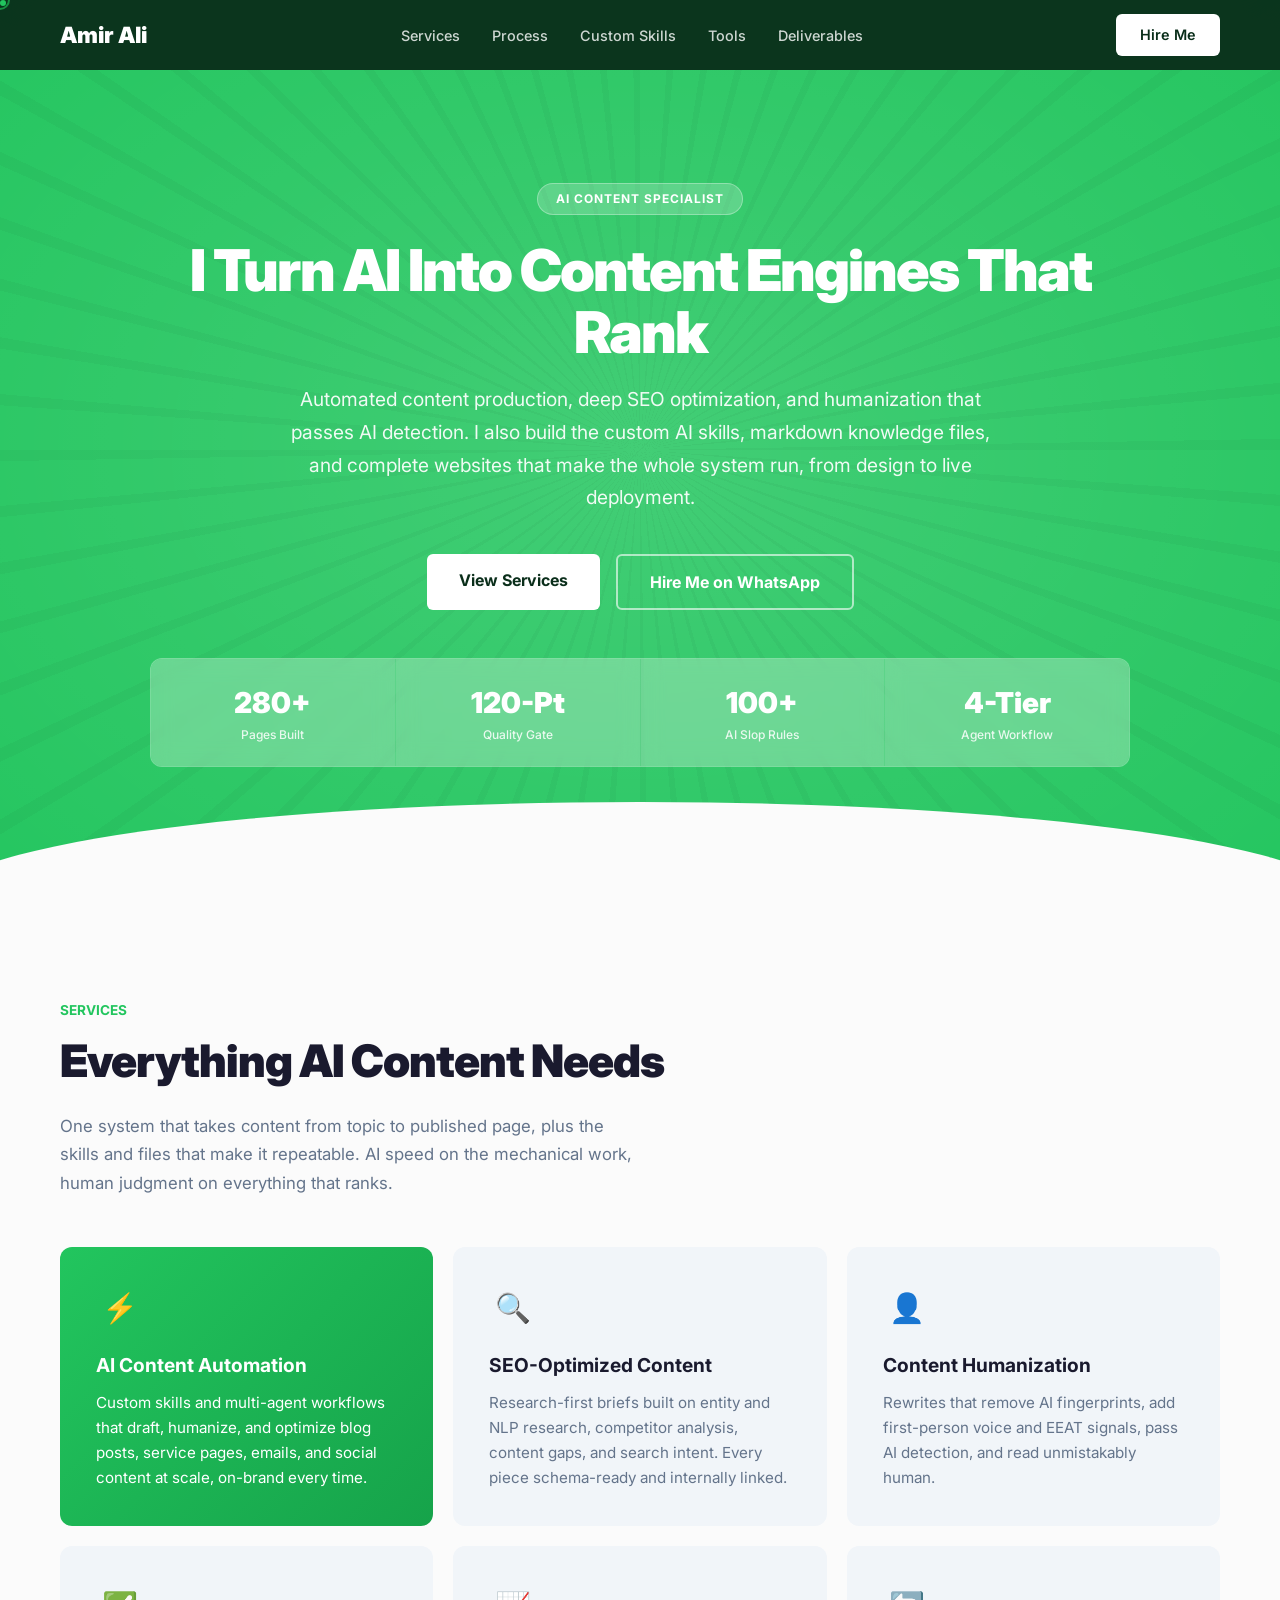
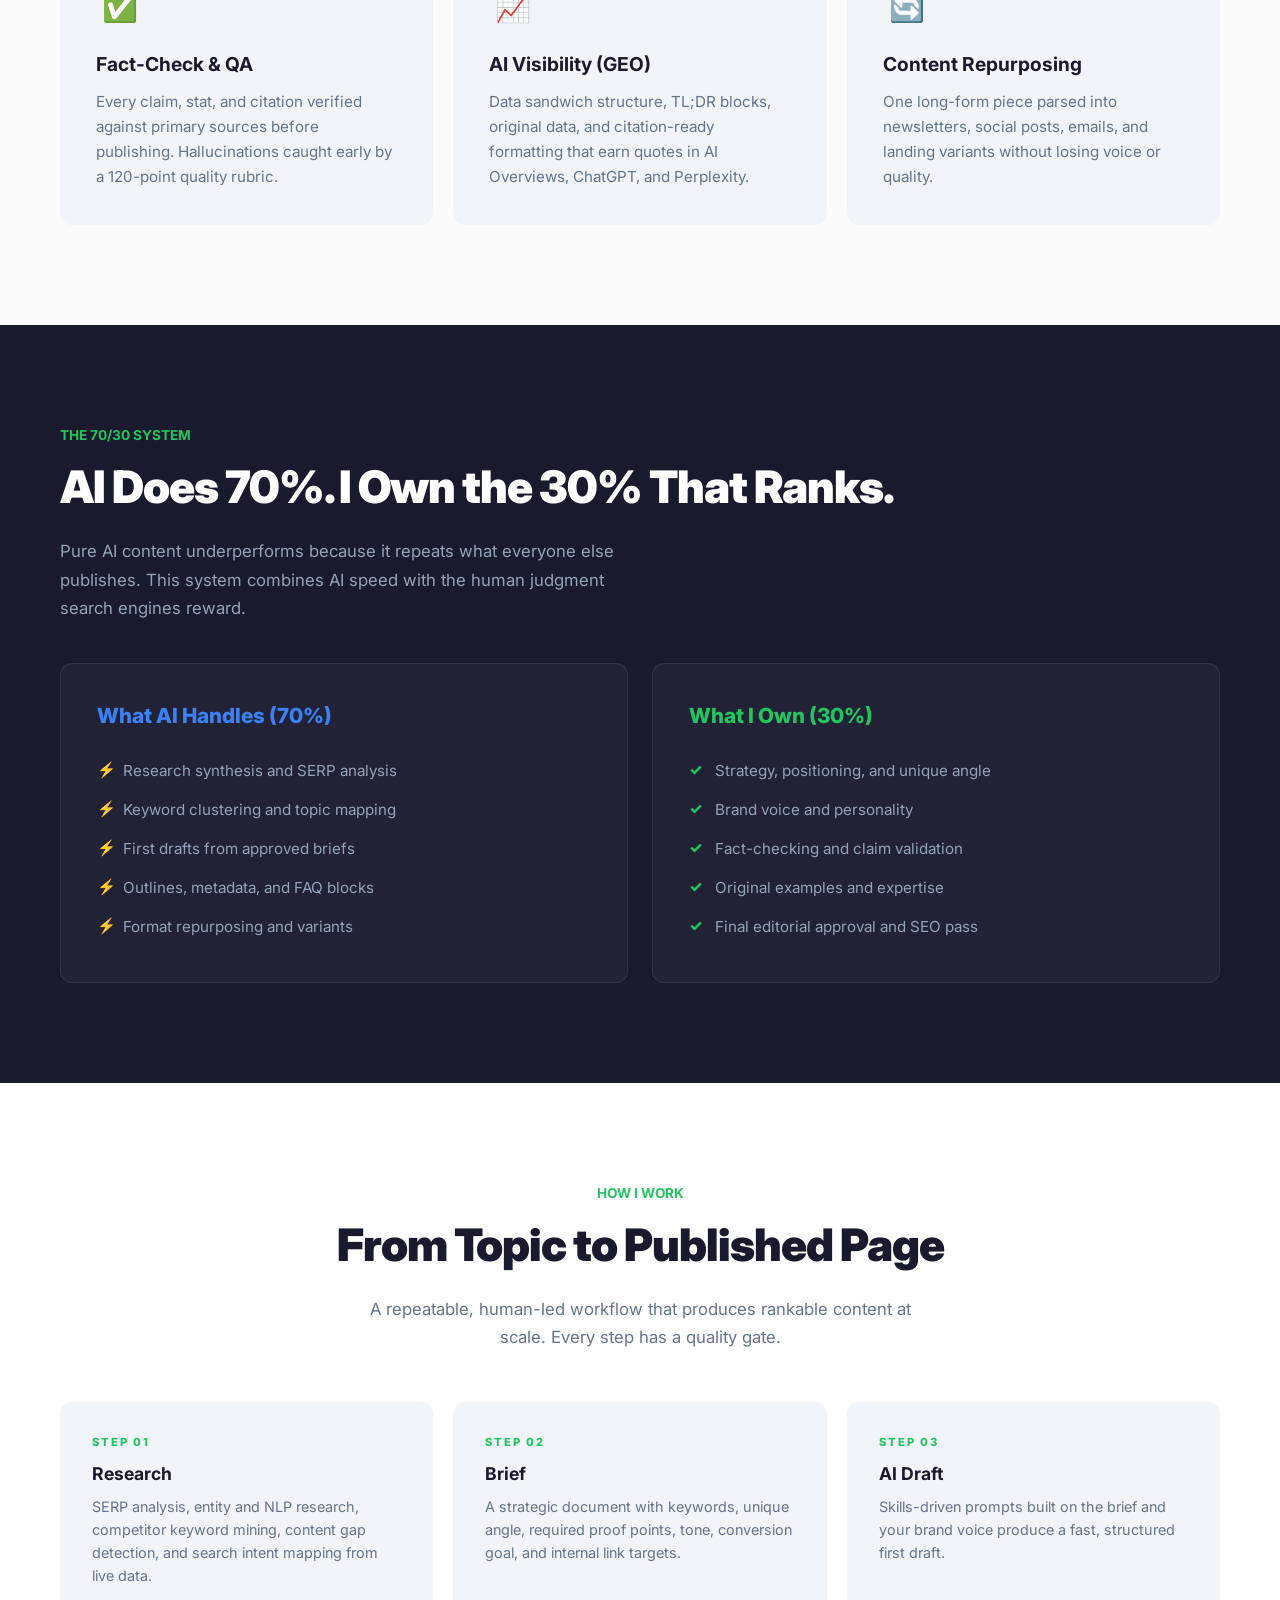
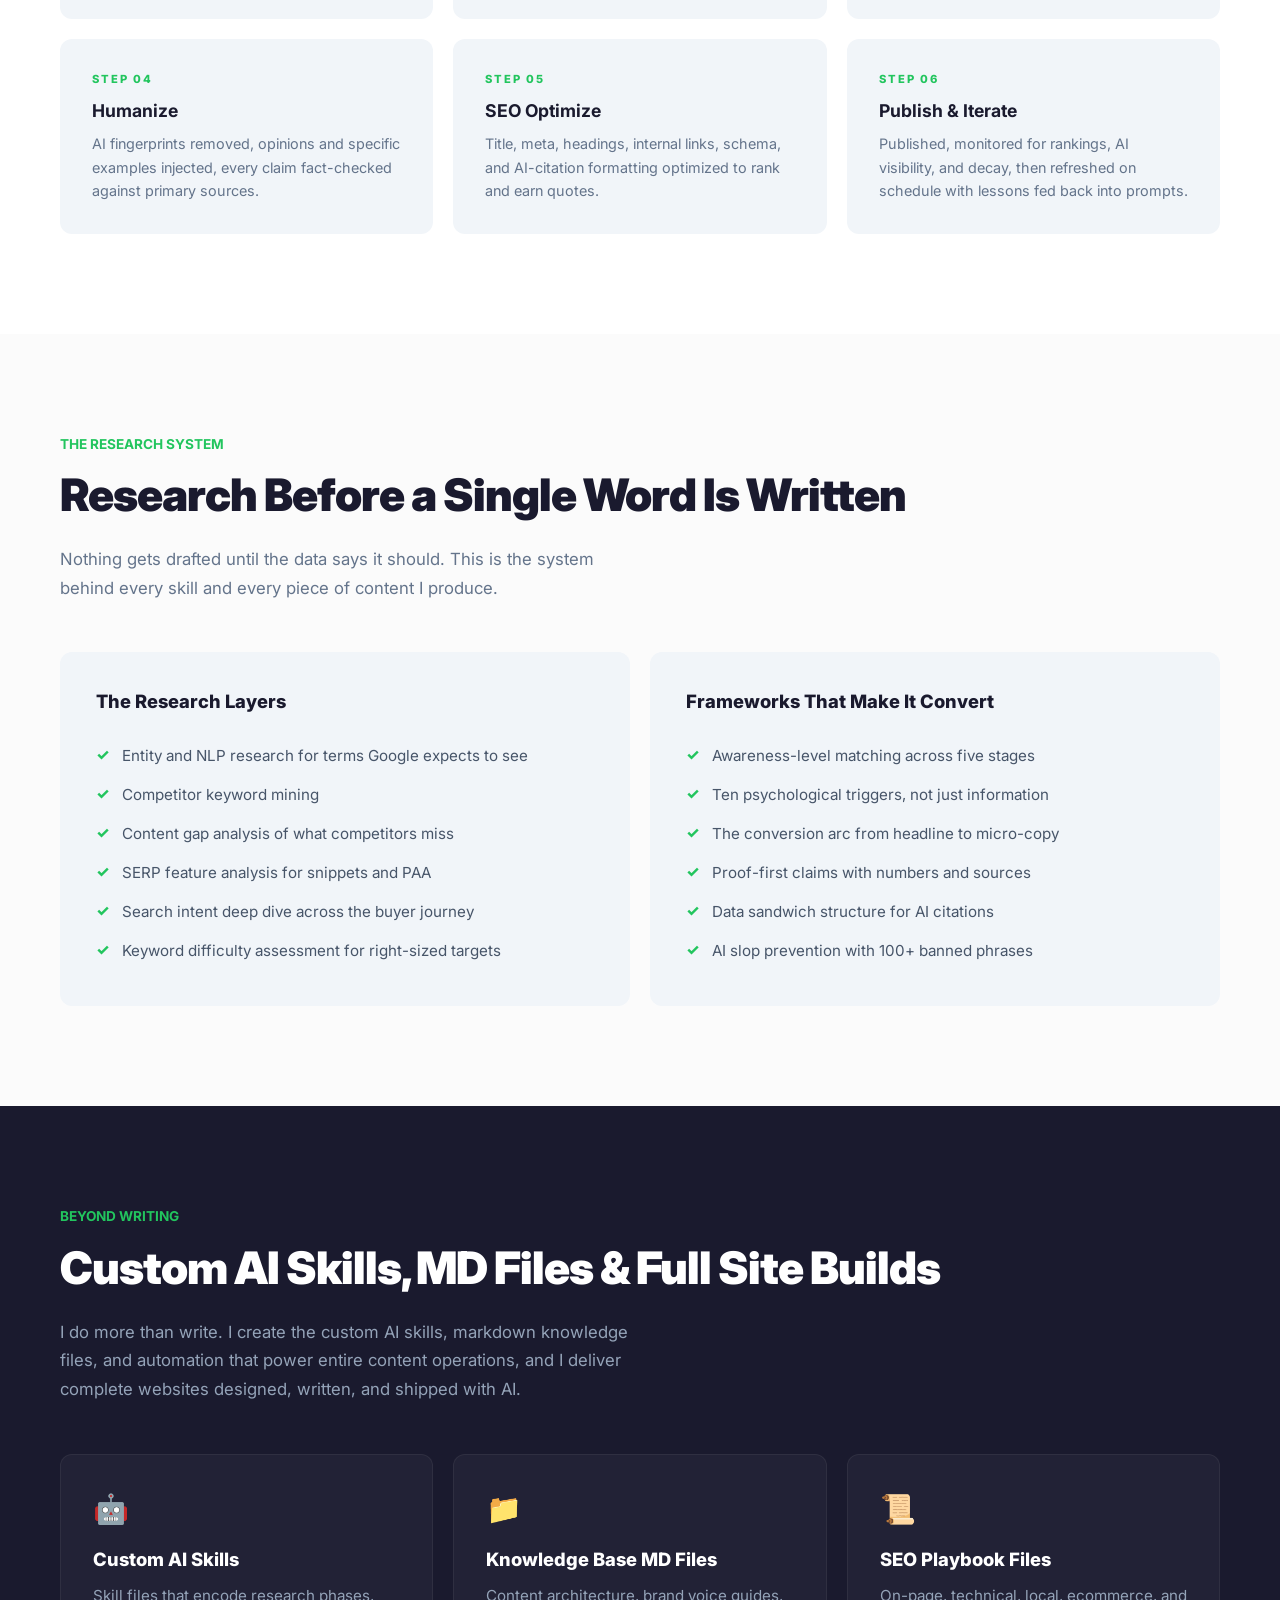
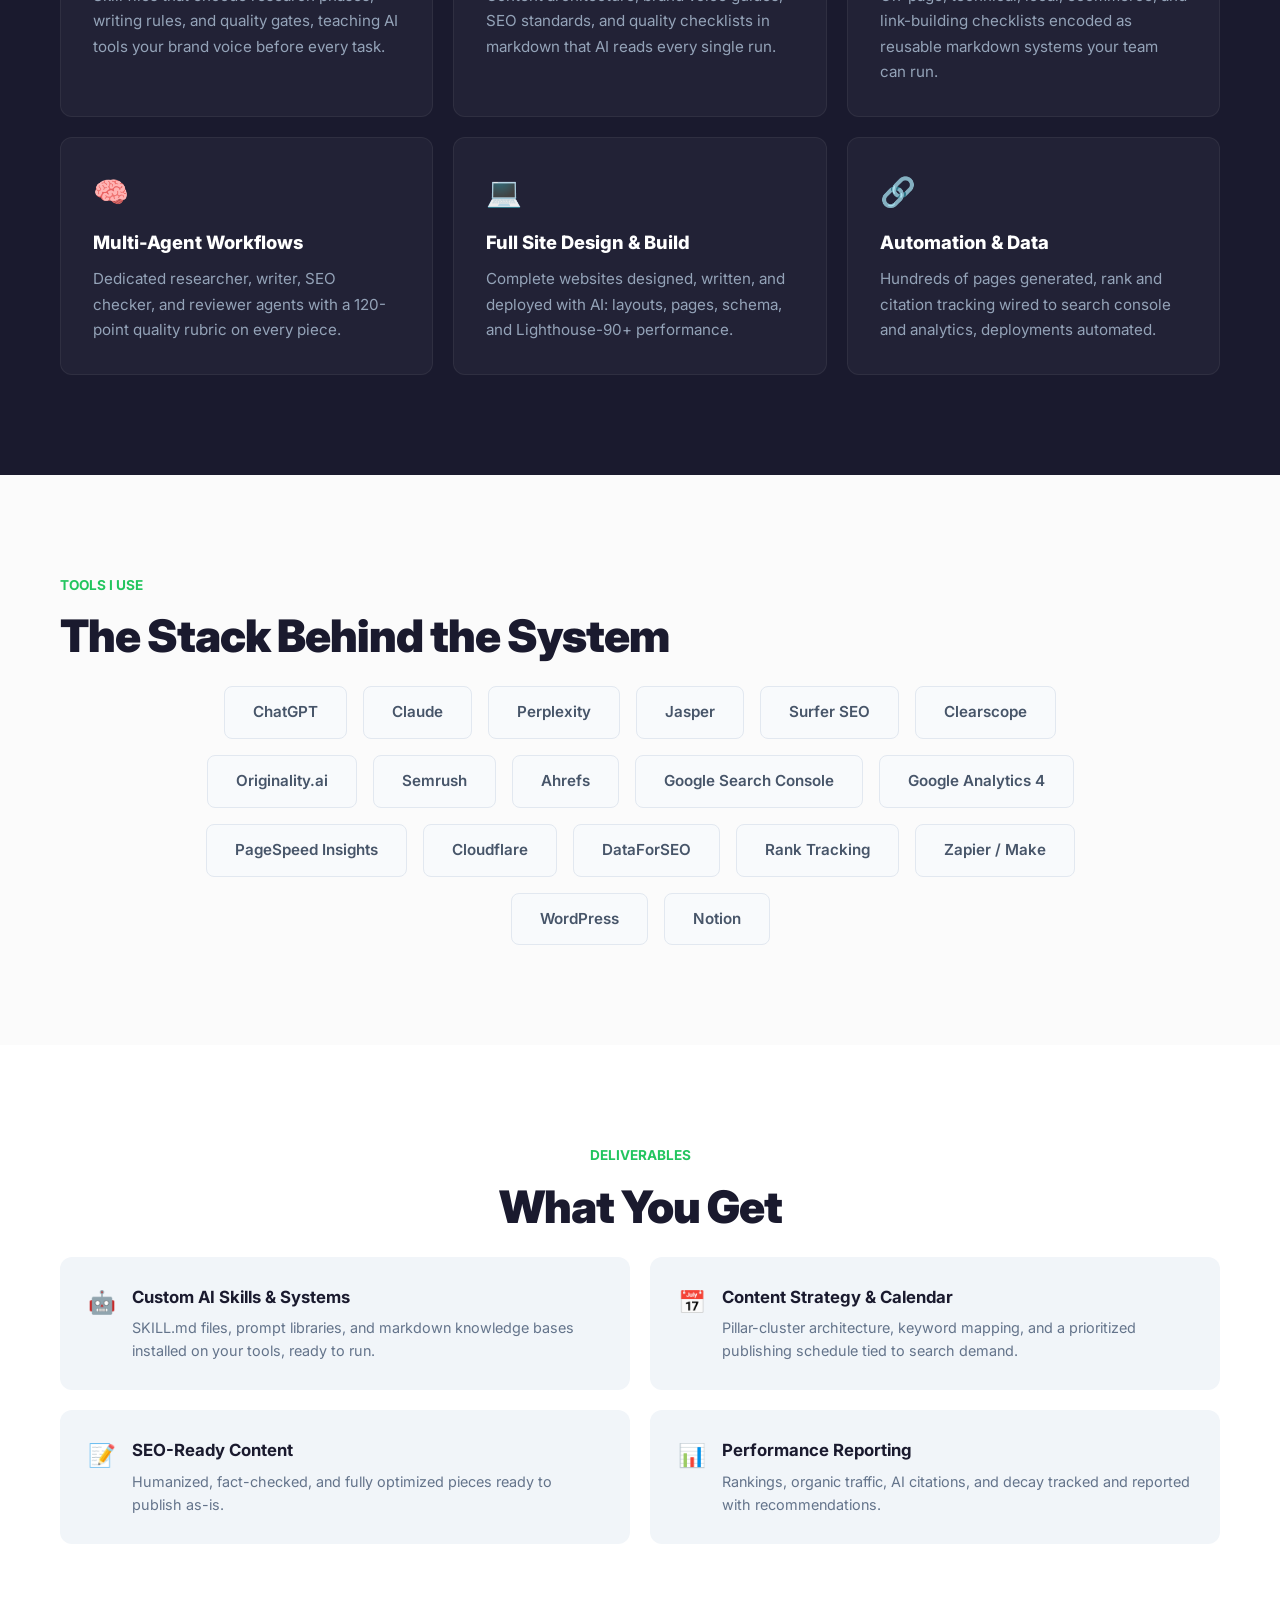
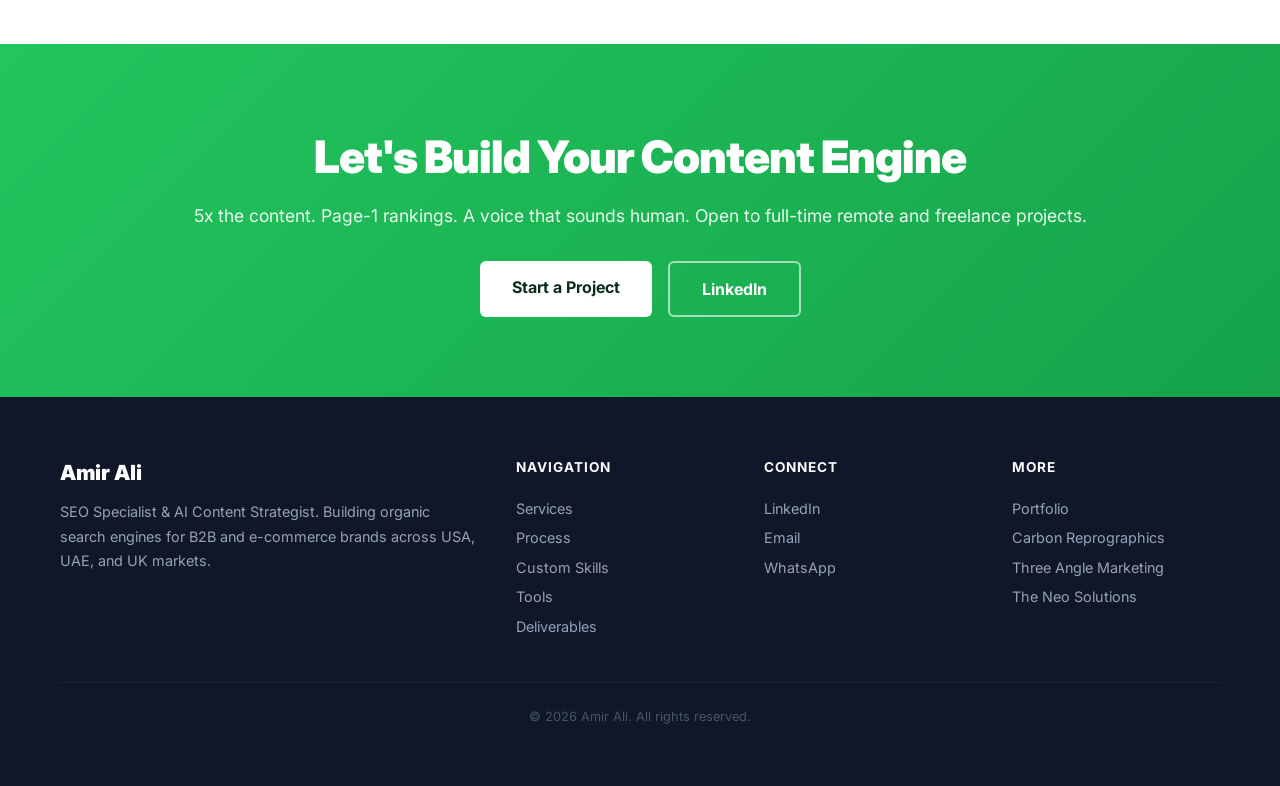
==== commit 460c8902: "Reinforce AI Content Specialist page with custom skills, MD files, and full site build expertise" ====
--- a/ai-content-specialist.html
+++ b/ai-content-specialist.html
@@ -105,6 +105,14 @@
         .deliv-card h3 { font-size: 1.05rem; font-weight: 700; margin-bottom: 6px; color: #1a1a2e; }
         .deliv-card p { font-size: 0.9rem; color: #64748b; line-height: 1.6; }
 
+        /* RESEARCH SYSTEM - Light */
+        .research-grid { display: grid; grid-template-columns: 1fr 1fr; gap: 20px; text-align: left; }
+        .research-card { background: #f1f5f9; border-radius: 12px; padding: 36px; }
+        .research-card h3 { font-size: 1.15rem; font-weight: 800; color: #1a1a2e; margin-bottom: 20px; }
+        .research-list { list-style: none; }
+        .research-list li { font-size: 0.95rem; color: #475569; line-height: 1.65; padding: 7px 0 7px 26px; position: relative; }
+        .research-list li::before { content: '✓'; position: absolute; left: 0; top: 6px; color: #22c55e; font-weight: 800; }
+
         /* CUSTOM AI SKILLS - Dark */
         .ai-skill-grid { display: grid; grid-template-columns: repeat(3, 1fr); gap: 20px; }
         .ai-skill-card { background: rgba(255,255,255,0.04); border: 1px solid rgba(255,255,255,0.06); border-radius: 12px; padding: 32px; transition: all 0.3s; }
@@ -132,7 +140,7 @@
             .hero h1 { font-size: 3rem; }
             .features-grid { grid-template-columns: repeat(2, 1fr); }
             .ai-process-grid { grid-template-columns: repeat(2, 1fr); }
-            .ai-skill-grid { grid-template-columns: repeat(2, 1fr); }
+            .research-grid, .ai-skill-grid { grid-template-columns: repeat(2, 1fr); }
             .section-light, .section-dark, .section-white, .cta-band { padding-left: 40px; padding-right: 40px; }
         }
 
@@ -161,7 +169,7 @@
             .section-title { font-size: 1.9rem; }
             .section-desc { font-size: 0.98rem; margin-bottom: 36px; }
 
-            .features-grid, .ai-process-grid, .split-grid, .deliv-grid, .ai-skill-grid { grid-template-columns: 1fr; }
+            .features-grid, .ai-process-grid, .split-grid, .deliv-grid, .ai-skill-grid, .research-grid { grid-template-columns: 1fr; }
             .feature-card { padding: 28px; min-height: 0; }
             .split-card { padding: 28px; }
 
@@ -210,17 +218,17 @@
         <div class="hero-rays"></div>
         <div class="hero-content">
             <div class="hero-tag">AI CONTENT SPECIALIST</div>
-            <h1>I Turn AI Output Into Content That Ranks</h1>
-            <p>Automated content production, deep SEO optimization, and humanization that passes AI detection. You get 5x the content, page-1 rankings, and a voice that actually sounds like you, not a chatbot. Plus custom AI skills, markdown knowledge files, and automation that make your content engine run itself.</p>
+            <h1>I Turn AI Into Content Engines That Rank</h1>
+            <p>Automated content production, deep SEO optimization, and humanization that passes AI detection. I also build the custom AI skills, markdown knowledge files, and complete websites that make the whole system run, from design to live deployment.</p>
             <div class="hero-buttons">
                 <a href="#services" class="btn-white">View Services</a>
                 <a href="https://wa.link/6gski2" class="btn-outline-white" target="_blank">Hire Me on WhatsApp</a>
             </div>
             <div class="stats-bar">
-                <div class="stat-item"><div class="stat-number">150+</div><div class="stat-label">AI-Optimized Pieces</div></div>
-                <div class="stat-item"><div class="stat-number">Top 3</div><div class="stat-label">Page 1 Keywords</div></div>
-                <div class="stat-item"><div class="stat-number">0%</div><div class="stat-label">AI Detection Fails</div></div>
-                <div class="stat-item"><div class="stat-number">5x</div><div class="stat-label">Content Output</div></div>
+                <div class="stat-item"><div class="stat-number">280+</div><div class="stat-label">Pages Built</div></div>
+                <div class="stat-item"><div class="stat-number">120-Pt</div><div class="stat-label">Quality Gate</div></div>
+                <div class="stat-item"><div class="stat-number">100+</div><div class="stat-label">AI Slop Rules</div></div>
+                <div class="stat-item"><div class="stat-number">4-Tier</div><div class="stat-label">Agent Workflow</div></div>
             </div>
         </div>
     </section>
@@ -230,37 +238,37 @@
         <div class="section-inner">
             <div class="section-label">SERVICES</div>
             <div class="section-title">Everything AI Content Needs</div>
-            <p class="section-desc">One system that takes content from topic to published page. AI speed on the mechanical work, human judgment on everything that ranks.</p>
+            <p class="section-desc">One system that takes content from topic to published page, plus the skills and files that make it repeatable. AI speed on the mechanical work, human judgment on everything that ranks.</p>
             <div class="features-grid">
                 <div class="feature-card featured">
                     <div class="feature-icon">&#9889;</div>
-                    <h3>Content Automation</h3>
-                    <p>Prompt libraries and AI workflows that draft blog posts, product pages, emails, and social content at scale, consistently on-brand.</p>
+                    <h3>AI Content Automation</h3>
+                    <p>Custom skills and multi-agent workflows that draft, humanize, and optimize blog posts, service pages, emails, and social content at scale, on-brand every time.</p>
                 </div>
                 <div class="feature-card">
                     <div class="feature-icon">&#128269;</div>
                     <h3>SEO-Optimized Content</h3>
-                    <p>SERP analysis, keyword clusters, search intent, internal linking, meta tags, and schema baked into every piece before it's drafted.</p>
+                    <p>Research-first briefs built on entity and NLP research, competitor analysis, content gaps, and search intent. Every piece schema-ready and internally linked.</p>
                 </div>
                 <div class="feature-card">
                     <div class="feature-icon">&#128100;</div>
                     <h3>Content Humanization</h3>
-                    <p>Rewrites that remove AI fingerprints, add first-person voice and EEAT signals, and pass AI detection without reading robotic.</p>
+                    <p>Rewrites that remove AI fingerprints, add first-person voice and EEAT signals, pass AI detection, and read unmistakably human.</p>
                 </div>
                 <div class="feature-card">
                     <div class="feature-icon">&#9989;</div>
                     <h3>Fact-Check &amp; QA</h3>
-                    <p>Every claim, stat, and citation verified before publishing. Hallucinations caught before they harm your brand or your rankings.</p>
+                    <p>Every claim, stat, and citation verified against primary sources before publishing. Hallucinations caught early by a 120-point quality rubric.</p>
                 </div>
                 <div class="feature-card">
                     <div class="feature-icon">&#128200;</div>
                     <h3>AI Visibility (GEO)</h3>
-                    <p>Structured, citation-ready content that gets quoted by Google AI Overviews, ChatGPT, Gemini, Claude, and Perplexity.</p>
+                    <p>Data sandwich structure, TL;DR blocks, original data, and citation-ready formatting that earn quotes in AI Overviews, ChatGPT, and Perplexity.</p>
                 </div>
                 <div class="feature-card">
                     <div class="feature-icon">&#128260;</div>
                     <h3>Content Repurposing</h3>
-                    <p>One long-form piece turned into newsletter, social posts, emails, and landing variants without losing voice or quality.</p>
+                    <p>One long-form piece parsed into newsletters, social posts, emails, and landing variants without losing voice or quality.</p>
                 </div>
             </div>
         </div>
@@ -304,12 +312,45 @@
             <div class="section-title">From Topic to Published Page</div>
             <p class="section-desc">A repeatable, human-led workflow that produces rankable content at scale. Every step has a quality gate.</p>
             <div class="ai-process-grid">
-                <div class="ai-process-card"><div class="step-num">Step 01</div><h3>Research</h3><p>SERP analysis, competitor gaps, keyword clusters, and audience intent gathered from live search data.</p></div>
-                <div class="ai-process-card"><div class="step-num">Step 02</div><h3>Brief</h3><p>A strategic brief: target keywords, unique angle, required examples, tone, and conversion goal.</p></div>
-                <div class="ai-process-card"><div class="step-num">Step 03</div><h3>AI Draft</h3><p>Structured prompts produce a fast, editorial-ready first draft from the approved brief.</p></div>
-                <div class="ai-process-card"><div class="step-num">Step 04</div><h3>Humanize</h3><p>AI fingerprints removed, voice injected, examples added, every claim fact-checked.</p></div>
-                <div class="ai-process-card"><div class="step-num">Step 05</div><h3>SEO Optimize</h3><p>Title, meta, headings, internal links, and schema optimized to rank and earn AI citations.</p></div>
-                <div class="ai-process-card"><div class="step-num">Step 06</div><h3>Publish &amp; Iterate</h3><p>Published, monitored for rankings, AI visibility, and decay, then refreshed on a schedule.</p></div>
+                <div class="ai-process-card"><div class="step-num">Step 01</div><h3>Research</h3><p>SERP analysis, entity and NLP research, competitor keyword mining, content gap detection, and search intent mapping from live data.</p></div>
+                <div class="ai-process-card"><div class="step-num">Step 02</div><h3>Brief</h3><p>A strategic document with keywords, unique angle, required proof points, tone, conversion goal, and internal link targets.</p></div>
+                <div class="ai-process-card"><div class="step-num">Step 03</div><h3>AI Draft</h3><p>Skills-driven prompts built on the brief and your brand voice produce a fast, structured first draft.</p></div>
+                <div class="ai-process-card"><div class="step-num">Step 04</div><h3>Humanize</h3><p>AI fingerprints removed, opinions and specific examples injected, every claim fact-checked against primary sources.</p></div>
+                <div class="ai-process-card"><div class="step-num">Step 05</div><h3>SEO Optimize</h3><p>Title, meta, headings, internal links, schema, and AI-citation formatting optimized to rank and earn quotes.</p></div>
+                <div class="ai-process-card"><div class="step-num">Step 06</div><h3>Publish &amp; Iterate</h3><p>Published, monitored for rankings, AI visibility, and decay, then refreshed on schedule with lessons fed back into prompts.</p></div>
+            </div>
+        </div>
+    </section>
+
+    <!-- RESEARCH SYSTEM - Light -->
+    <section class="section-light" id="research">
+        <div class="section-inner">
+            <div class="section-label">THE RESEARCH SYSTEM</div>
+            <div class="section-title">Research Before a Single Word Is Written</div>
+            <p class="section-desc">Nothing gets drafted until the data says it should. This is the system behind every skill and every piece of content I produce.</p>
+            <div class="research-grid">
+                <div class="research-card">
+                    <h3>The Research Layers</h3>
+                    <ul class="research-list">
+                        <li>Entity and NLP research for terms Google expects to see</li>
+                        <li>Competitor keyword mining</li>
+                        <li>Content gap analysis of what competitors miss</li>
+                        <li>SERP feature analysis for snippets and PAA</li>
+                        <li>Search intent deep dive across the buyer journey</li>
+                        <li>Keyword difficulty assessment for right-sized targets</li>
+                    </ul>
+                </div>
+                <div class="research-card">
+                    <h3>Frameworks That Make It Convert</h3>
+                    <ul class="research-list">
+                        <li>Awareness-level matching across five stages</li>
+                        <li>Ten psychological triggers, not just information</li>
+                        <li>The conversion arc from headline to micro-copy</li>
+                        <li>Proof-first claims with numbers and sources</li>
+                        <li>Data sandwich structure for AI citations</li>
+                        <li>AI slop prevention with 100+ banned phrases</li>
+                    </ul>
+                </div>
             </div>
         </div>
     </section>
@@ -318,38 +359,38 @@
     <section class="section-dark" id="custom-skills">
         <div class="section-inner">
             <div class="section-label">BEYOND WRITING</div>
-            <div class="section-title">Custom AI Skills &amp; Systems</div>
-            <p class="section-desc">I do more than write. I build the custom AI skills, markdown knowledge files, and automated systems that make publishing on-brand content effortless and repeatable on your own tools.</p>
+            <div class="section-title">Custom AI Skills, MD Files &amp; Full Site Builds</div>
+            <p class="section-desc">I do more than write. I create the custom AI skills, markdown knowledge files, and automation that power entire content operations, and I deliver complete websites designed, written, and shipped with AI.</p>
             <div class="ai-skill-grid">
                 <div class="ai-skill-card">
                     <div class="ai-skill-icon">&#129302;</div>
                     <h3>Custom AI Skills</h3>
-                    <p>Markdown skill files and instruction sets that teach AI tools your brand voice, product details, and workflow rules before every task.</p>
+                    <p>Skill files that encode research phases, writing rules, and quality gates, teaching AI tools your brand voice before every task.</p>
                 </div>
                 <div class="ai-skill-card">
                     <div class="ai-skill-icon">&#128193;</div>
                     <h3>Knowledge Base MD Files</h3>
-                    <p>Structured markdown documents AI reads every run: voice guides, product FAQs, glossaries, and SOPs that keep output consistent.</p>
-                </div>
-                <div class="ai-skill-card">
-                    <div class="ai-skill-icon">&#128295;</div>
-                    <h3>Prompt Libraries &amp; System Prompts</h3>
-                    <p>Versioned, reusable prompt systems with examples, tone rules, and banned-phrase lists encoded directly into the workflow.</p>
+                    <p>Content architecture, brand voice guides, SEO standards, and quality checklists in markdown that AI reads every single run.</p>
+                </div>
+                <div class="ai-skill-card">
+                    <div class="ai-skill-icon">&#128220;</div>
+                    <h3>SEO Playbook Files</h3>
+                    <p>On-page, technical, local, ecommerce, and link-building checklists encoded as reusable markdown systems your team can run.</p>
                 </div>
                 <div class="ai-skill-card">
                     <div class="ai-skill-icon">&#129504;</div>
-                    <h3>Custom GPTs &amp; Agents</h3>
-                    <p>Configured assistants that draft, edit, humanize, and repurpose content automatically in your voice, with built-in quality gates.</p>
-                </div>
-                <div class="ai-skill-card">
-                    <div class="ai-skill-icon">&#128278;</div>
-                    <h3>Automation Pipelines</h3>
-                    <p>Zapier, Make, and API workflows that move content from topic idea to published CMS page with human approval built in.</p>
-                </div>
-                <div class="ai-skill-card">
-                    <div class="ai-skill-icon">&#128214;</div>
-                    <h3>Documentation &amp; Training</h3>
-                    <p>Step-by-step SOPs and tutorials so your team can keep using the system after I hand it over.</p>
+                    <h3>Multi-Agent Workflows</h3>
+                    <p>Dedicated researcher, writer, SEO checker, and reviewer agents with a 120-point quality rubric on every piece.</p>
+                </div>
+                <div class="ai-skill-card">
+                    <div class="ai-skill-icon">&#128187;</div>
+                    <h3>Full Site Design &amp; Build</h3>
+                    <p>Complete websites designed, written, and deployed with AI: layouts, pages, schema, and Lighthouse-90+ performance.</p>
+                </div>
+                <div class="ai-skill-card">
+                    <div class="ai-skill-icon">&#128279;</div>
+                    <h3>Automation &amp; Data</h3>
+                    <p>Hundreds of pages generated, rank and citation tracking wired to search console and analytics, deployments automated.</p>
                 </div>
             </div>
         </div>
@@ -363,17 +404,22 @@
             <div class="tools-grid">
                 <div class="tool-chip">ChatGPT</div>
                 <div class="tool-chip">Claude</div>
+                <div class="tool-chip">Perplexity</div>
                 <div class="tool-chip">Jasper</div>
-                <div class="tool-chip">Perplexity</div>
                 <div class="tool-chip">Surfer SEO</div>
                 <div class="tool-chip">Clearscope</div>
                 <div class="tool-chip">Originality.ai</div>
-                <div class="tool-chip">Grammarly</div>
                 <div class="tool-chip">Semrush</div>
                 <div class="tool-chip">Ahrefs</div>
+                <div class="tool-chip">Google Search Console</div>
+                <div class="tool-chip">Google Analytics 4</div>
+                <div class="tool-chip">PageSpeed Insights</div>
+                <div class="tool-chip">Cloudflare</div>
+                <div class="tool-chip">DataForSEO</div>
+                <div class="tool-chip">Rank Tracking</div>
                 <div class="tool-chip">Zapier / Make</div>
                 <div class="tool-chip">WordPress</div>
-                <div class="tool-chip">Google Search Console</div>
+                <div class="tool-chip">Notion</div>
             </div>
         </div>
     </section>
@@ -384,10 +430,10 @@
             <div class="section-label">DELIVERABLES</div>
             <div class="section-title">What You Get</div>
             <div class="deliv-grid">
-                <div class="deliv-card"><div class="deliv-icon">&#128279;</div><div><h3>Prompt Library &amp; Workflows</h3><p>Reusable prompts and automations that keep producing on-brand, on-brief content after I set them up.</p></div></div>
-                <div class="deliv-card"><div class="deliv-icon">&#128197;</div><div><h3>Content Calendar</h3><p>A prioritized publishing schedule built around keyword clusters, search intent, and business goals.</p></div></div>
-                <div class="deliv-card"><div class="deliv-icon">&#128221;</div><div><h3>SEO-Ready Articles</h3><p>Humanized, fact-checked, and fully optimized pieces ready to publish as-is.</p></div></div>
-                <div class="deliv-card"><div class="deliv-icon">&#128202;</div><div><h3>Performance Report</h3><p>Monthly tracking of rankings, organic traffic, AI overview citations, decay, and what to improve next.</p></div></div>
+                <div class="deliv-card"><div class="deliv-icon">&#129302;</div><div><h3>Custom AI Skills &amp; Systems</h3><p>SKILL.md files, prompt libraries, and markdown knowledge bases installed on your tools, ready to run.</p></div></div>
+                <div class="deliv-card"><div class="deliv-icon">&#128197;</div><div><h3>Content Strategy &amp; Calendar</h3><p>Pillar-cluster architecture, keyword mapping, and a prioritized publishing schedule tied to search demand.</p></div></div>
+                <div class="deliv-card"><div class="deliv-icon">&#128221;</div><div><h3>SEO-Ready Content</h3><p>Humanized, fact-checked, and fully optimized pieces ready to publish as-is.</p></div></div>
+                <div class="deliv-card"><div class="deliv-icon">&#128202;</div><div><h3>Performance Reporting</h3><p>Rankings, organic traffic, AI citations, and decay tracked and reported with recommendations.</p></div></div>
             </div>
         </div>
     </section>
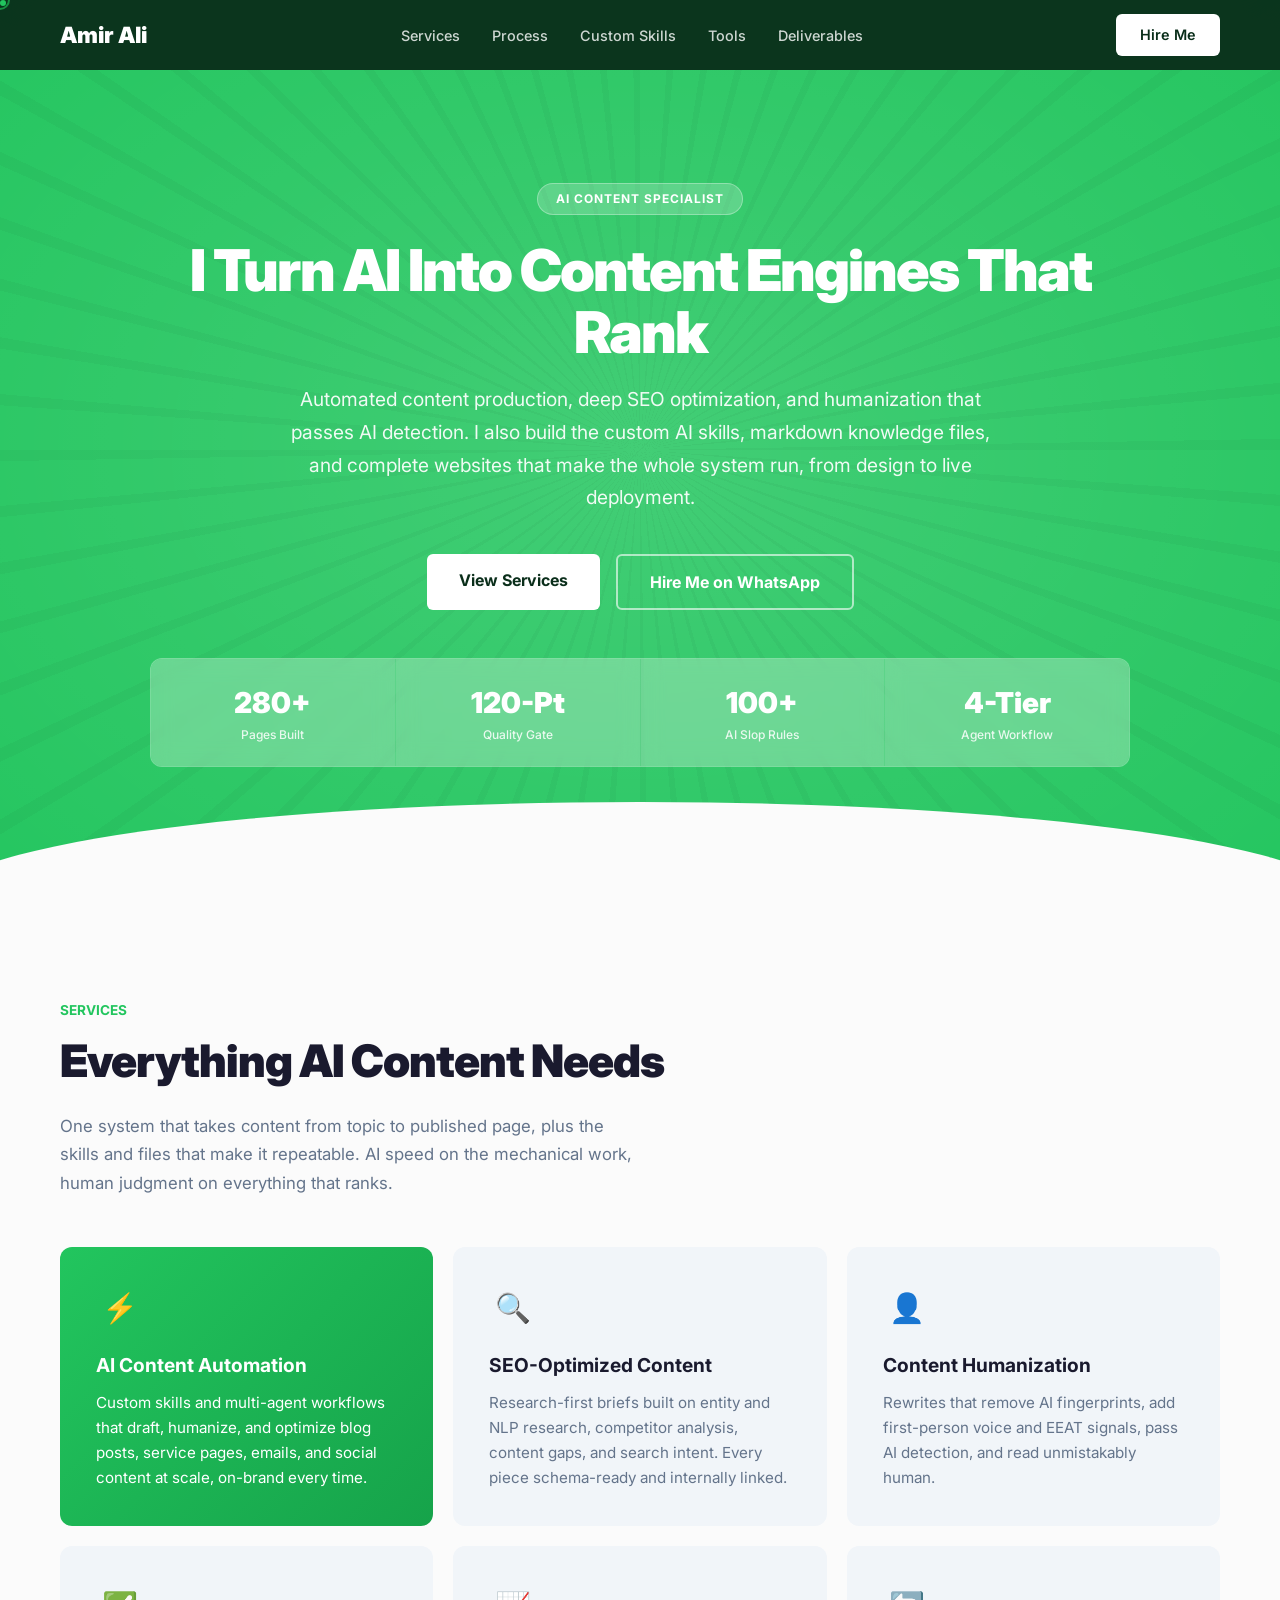
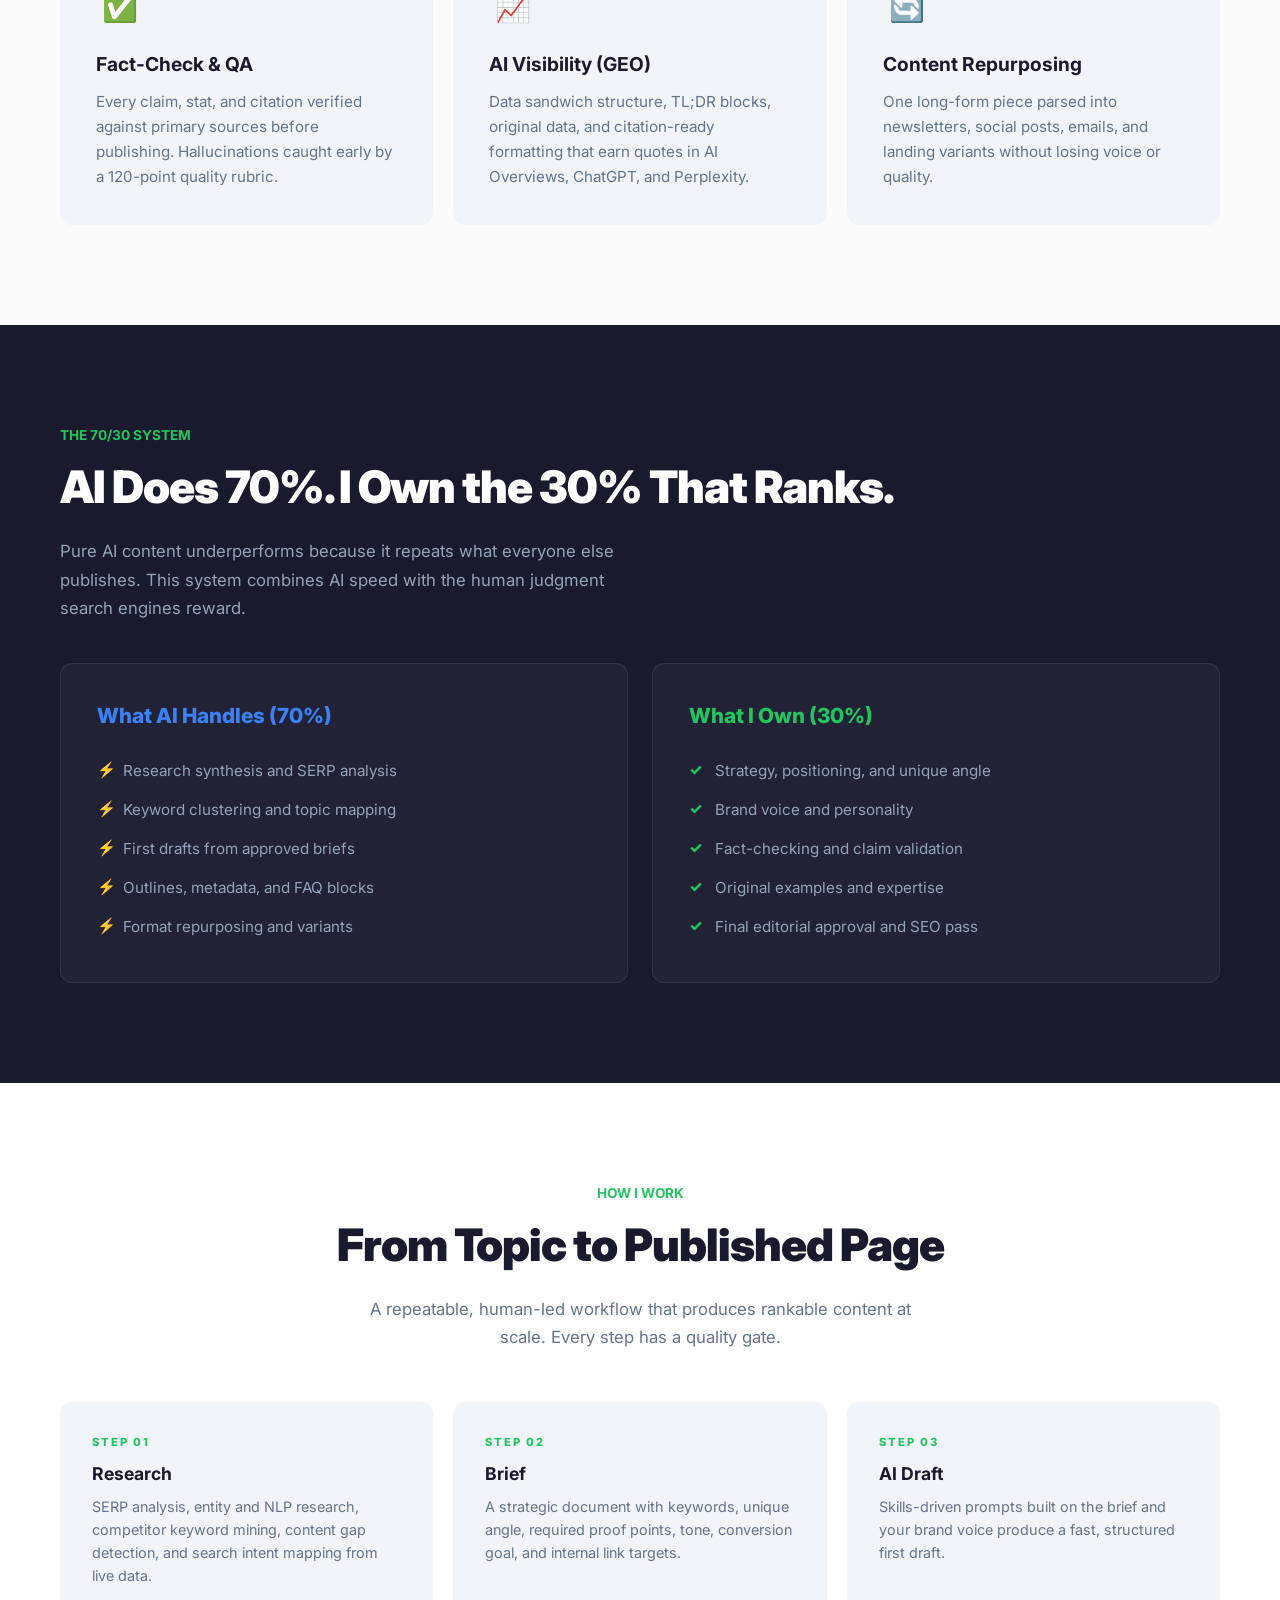
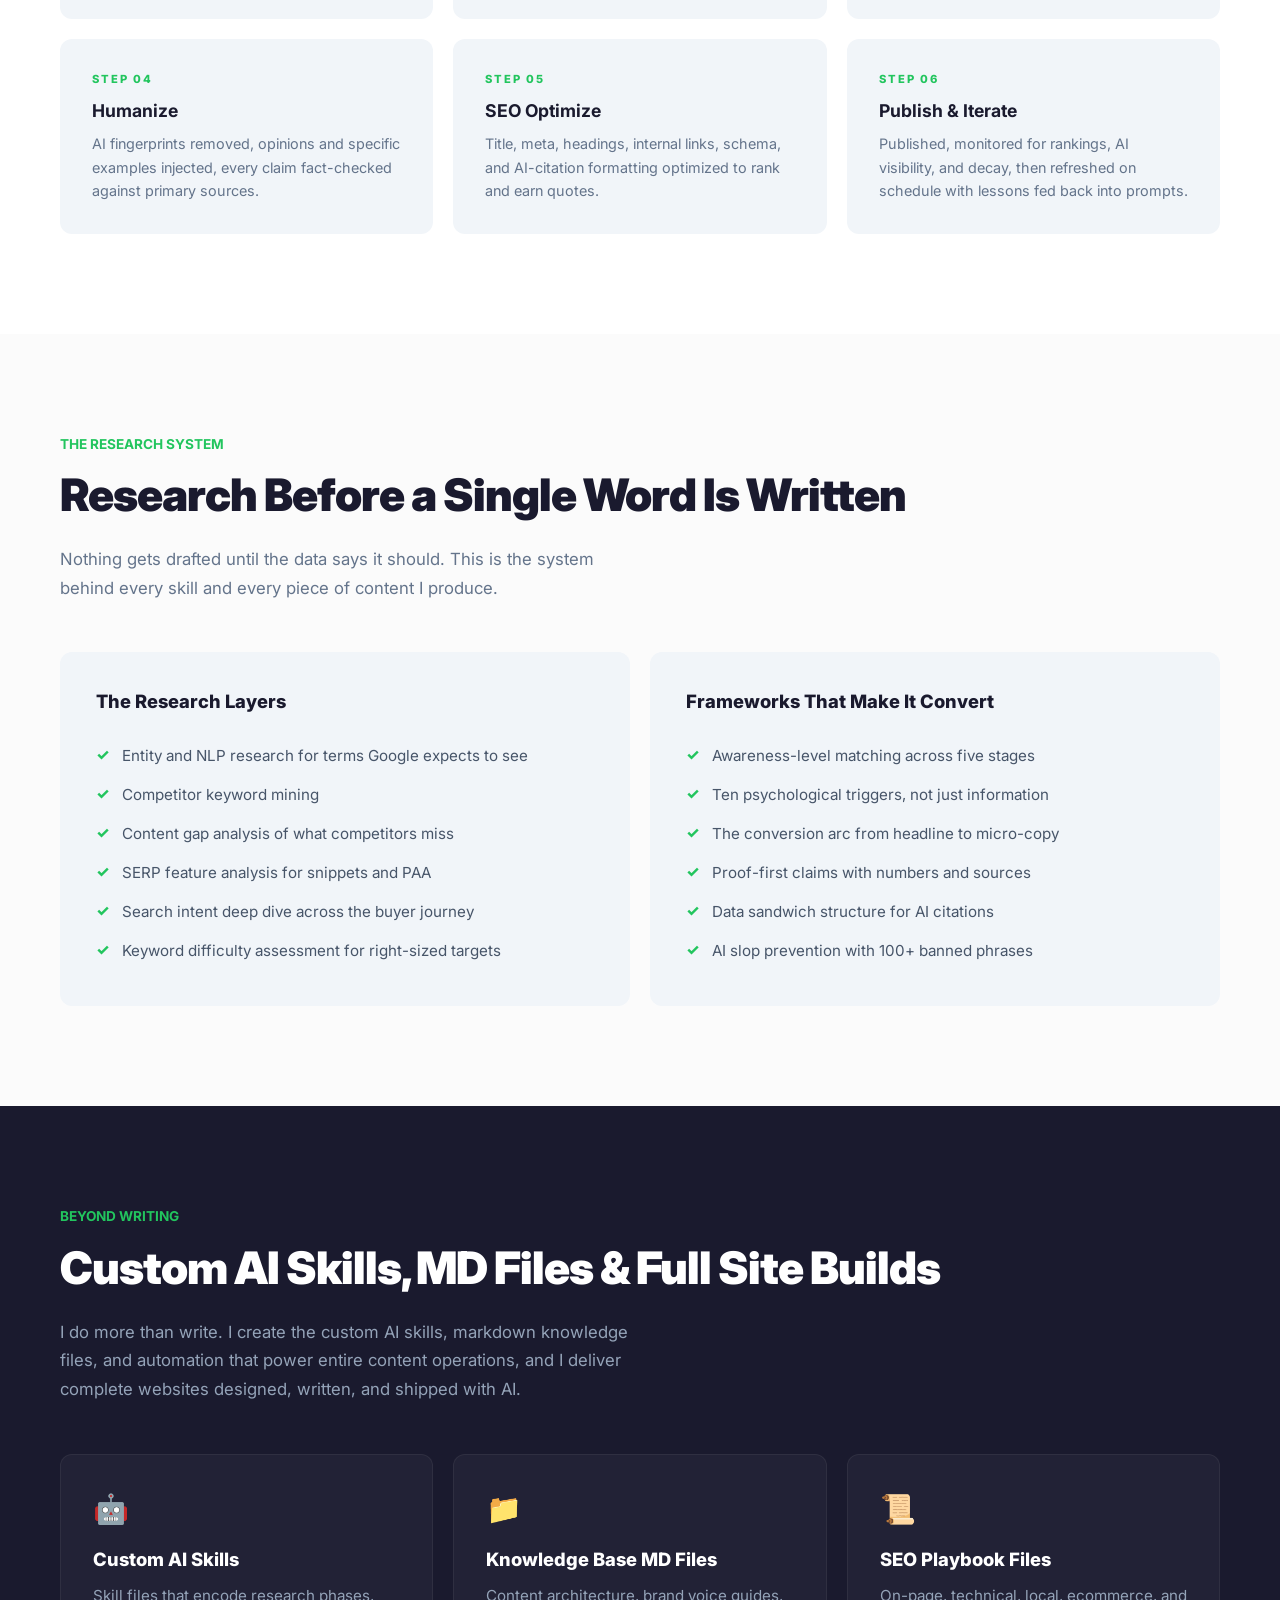
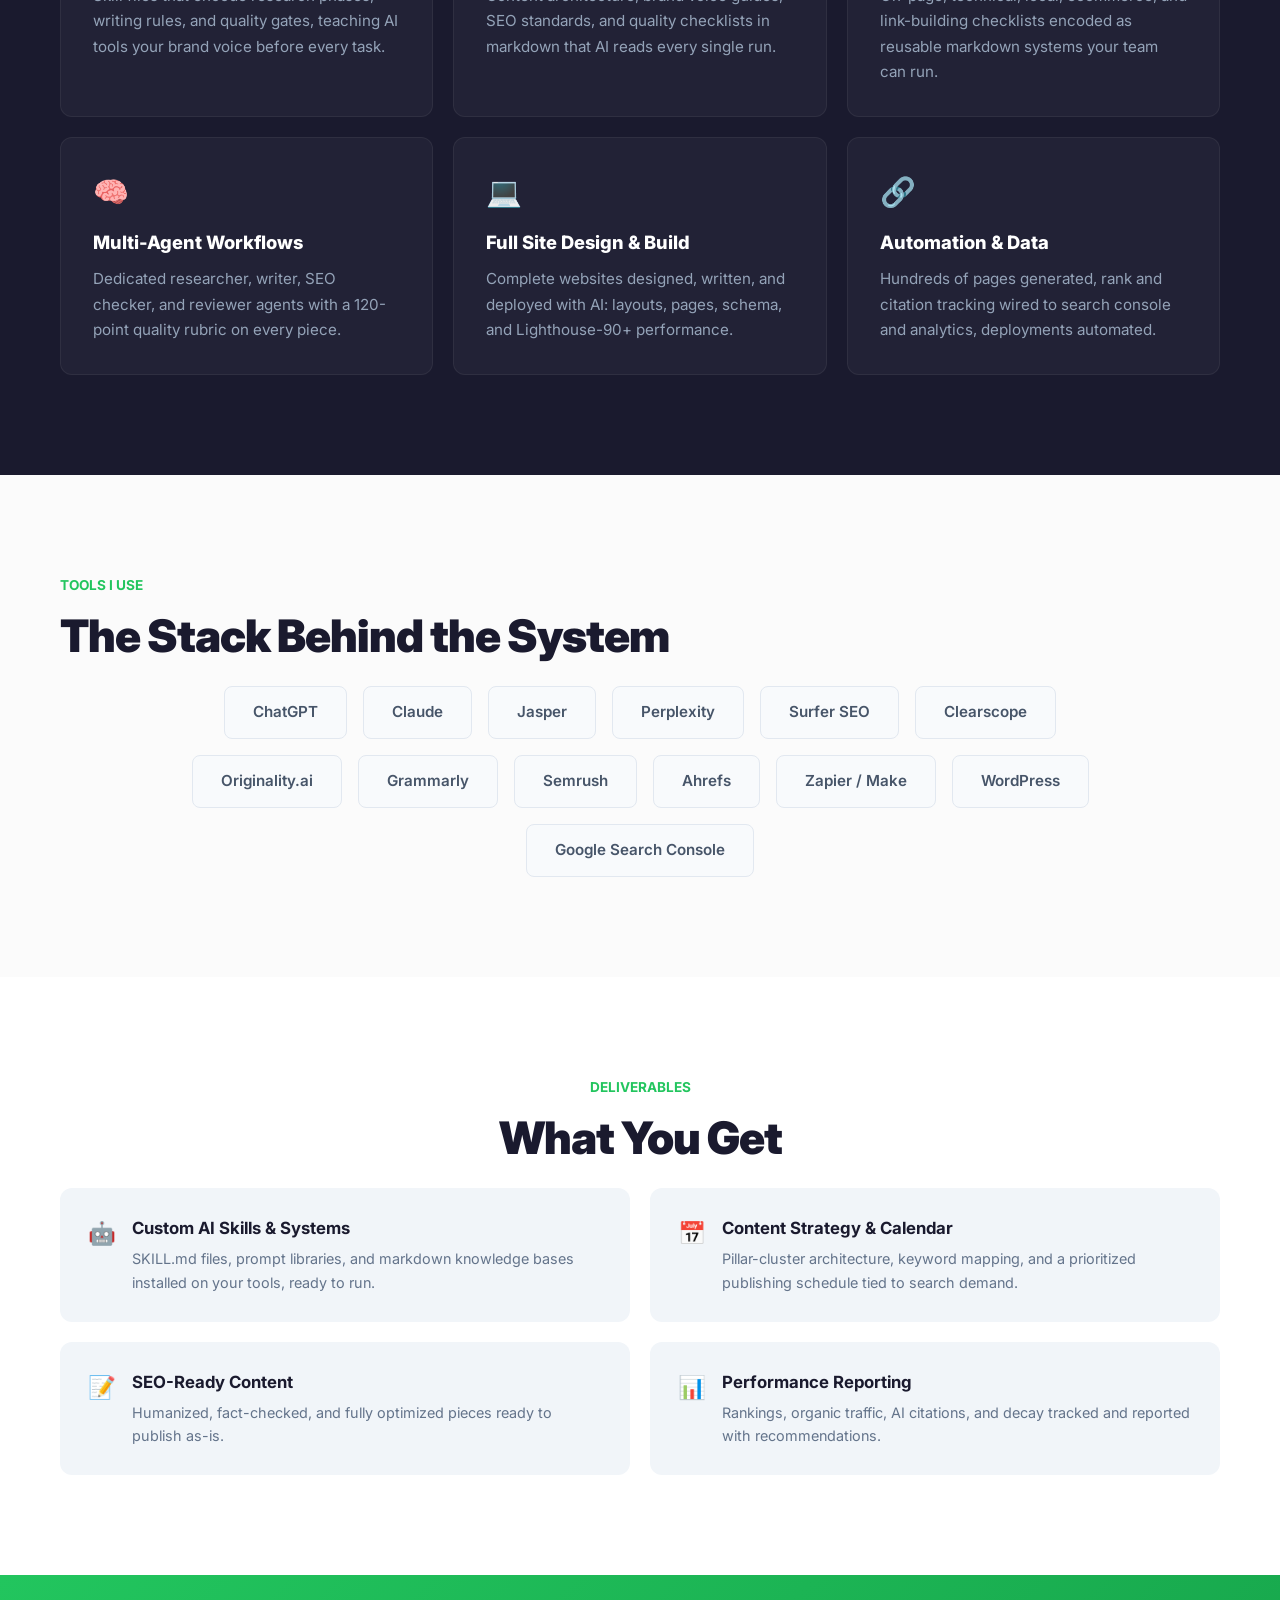
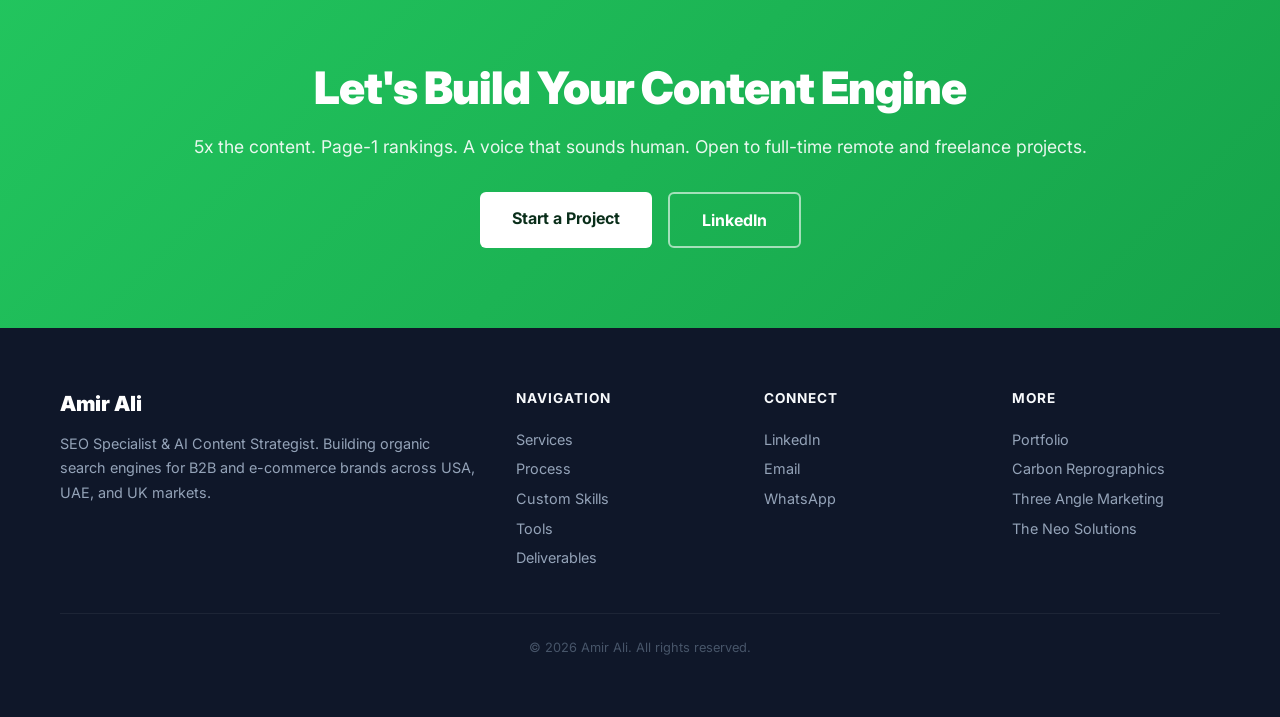
==== commit 9d5dcfc7: "Fix tools list on AI Content Specialist page" ====
--- a/ai-content-specialist.html
+++ b/ai-content-specialist.html
@@ -404,22 +404,17 @@
             <div class="tools-grid">
                 <div class="tool-chip">ChatGPT</div>
                 <div class="tool-chip">Claude</div>
+                <div class="tool-chip">Jasper</div>
                 <div class="tool-chip">Perplexity</div>
-                <div class="tool-chip">Jasper</div>
                 <div class="tool-chip">Surfer SEO</div>
                 <div class="tool-chip">Clearscope</div>
                 <div class="tool-chip">Originality.ai</div>
+                <div class="tool-chip">Grammarly</div>
                 <div class="tool-chip">Semrush</div>
                 <div class="tool-chip">Ahrefs</div>
-                <div class="tool-chip">Google Search Console</div>
-                <div class="tool-chip">Google Analytics 4</div>
-                <div class="tool-chip">PageSpeed Insights</div>
-                <div class="tool-chip">Cloudflare</div>
-                <div class="tool-chip">DataForSEO</div>
-                <div class="tool-chip">Rank Tracking</div>
                 <div class="tool-chip">Zapier / Make</div>
                 <div class="tool-chip">WordPress</div>
-                <div class="tool-chip">Notion</div>
+                <div class="tool-chip">Google Search Console</div>
             </div>
         </div>
     </section>
